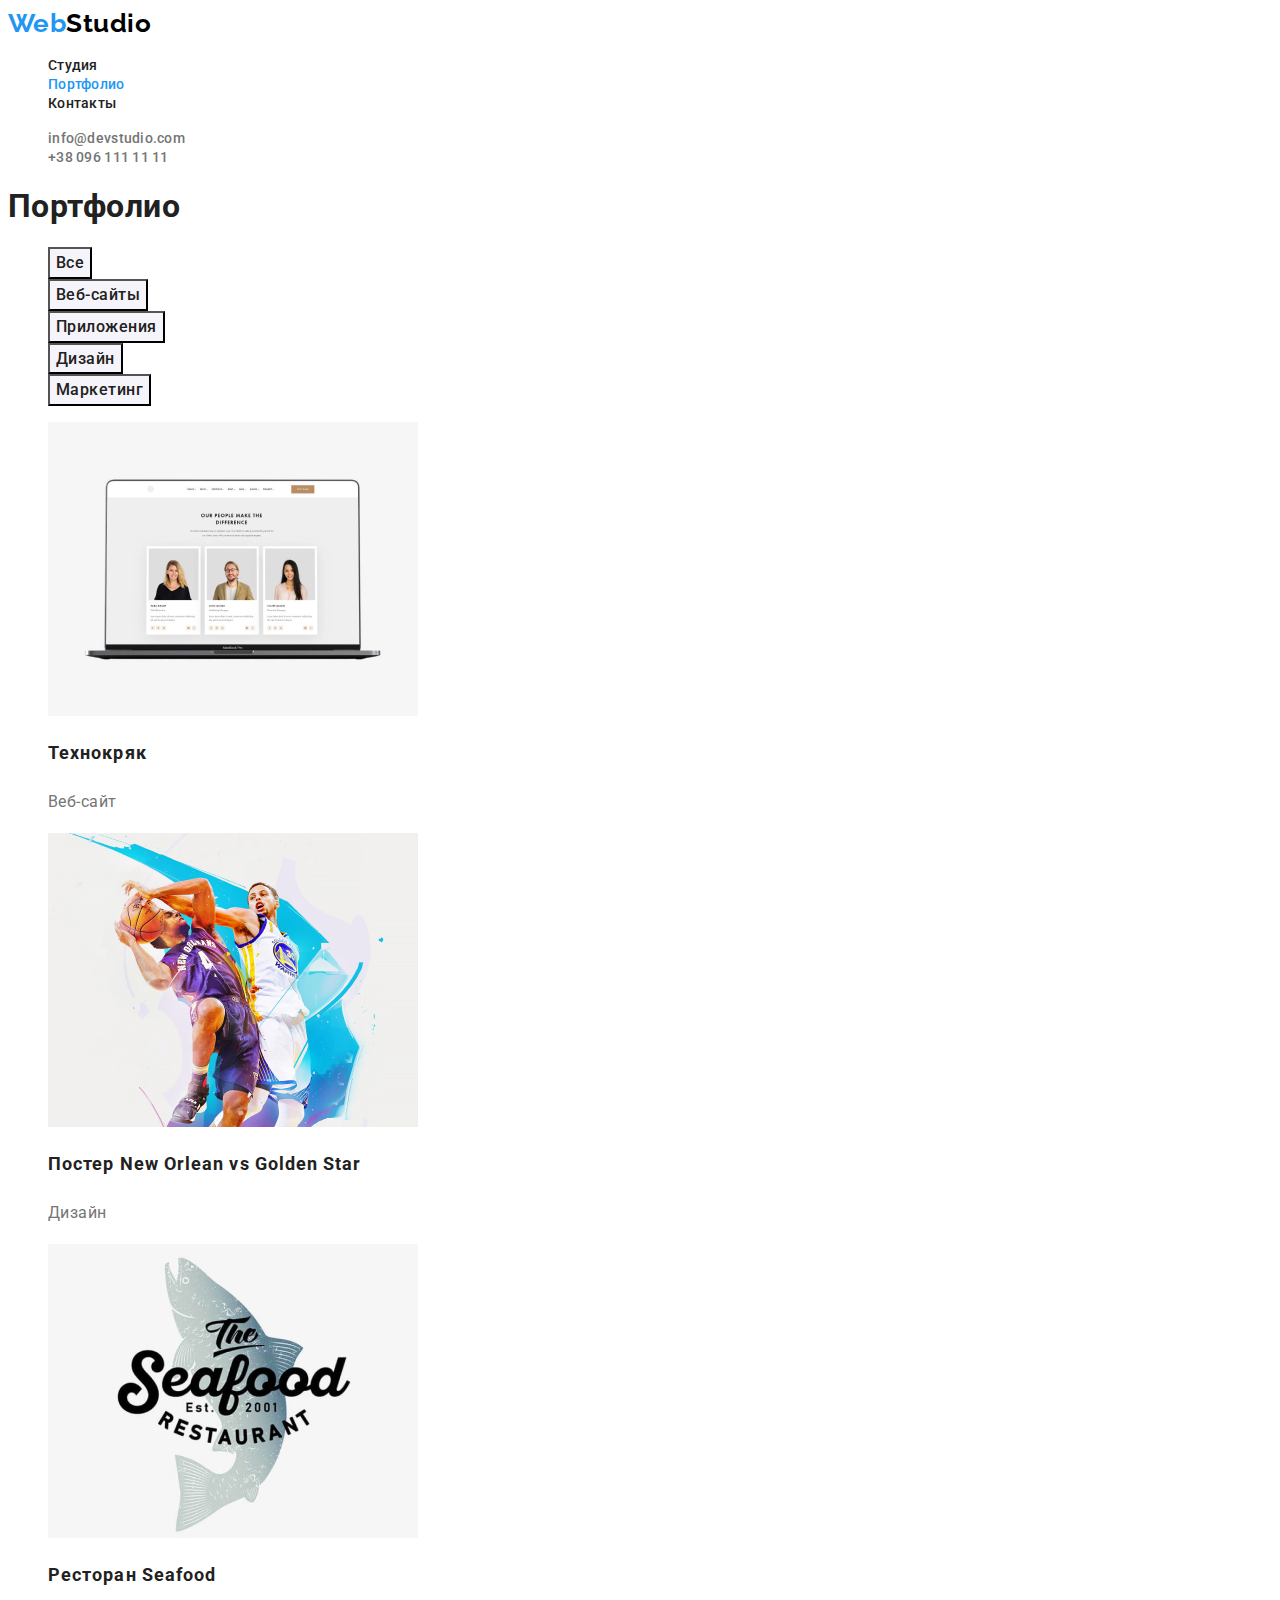
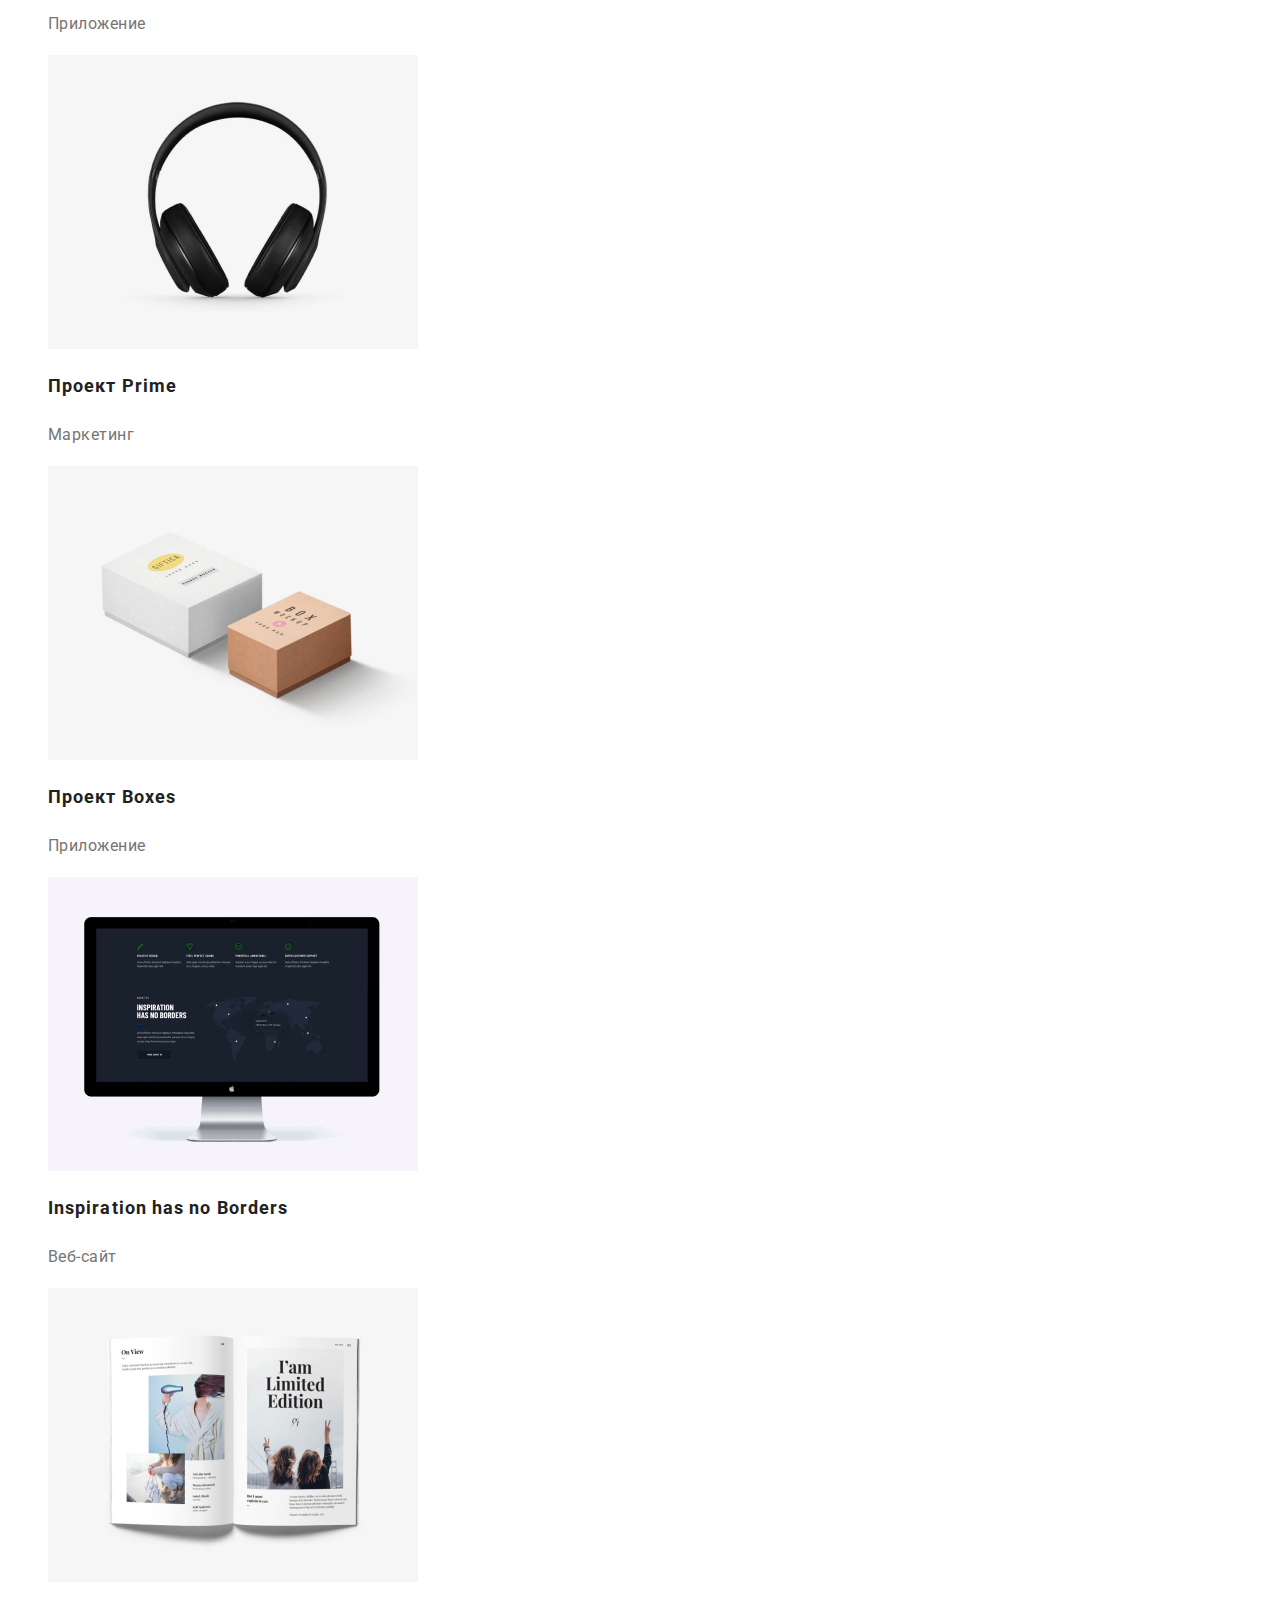
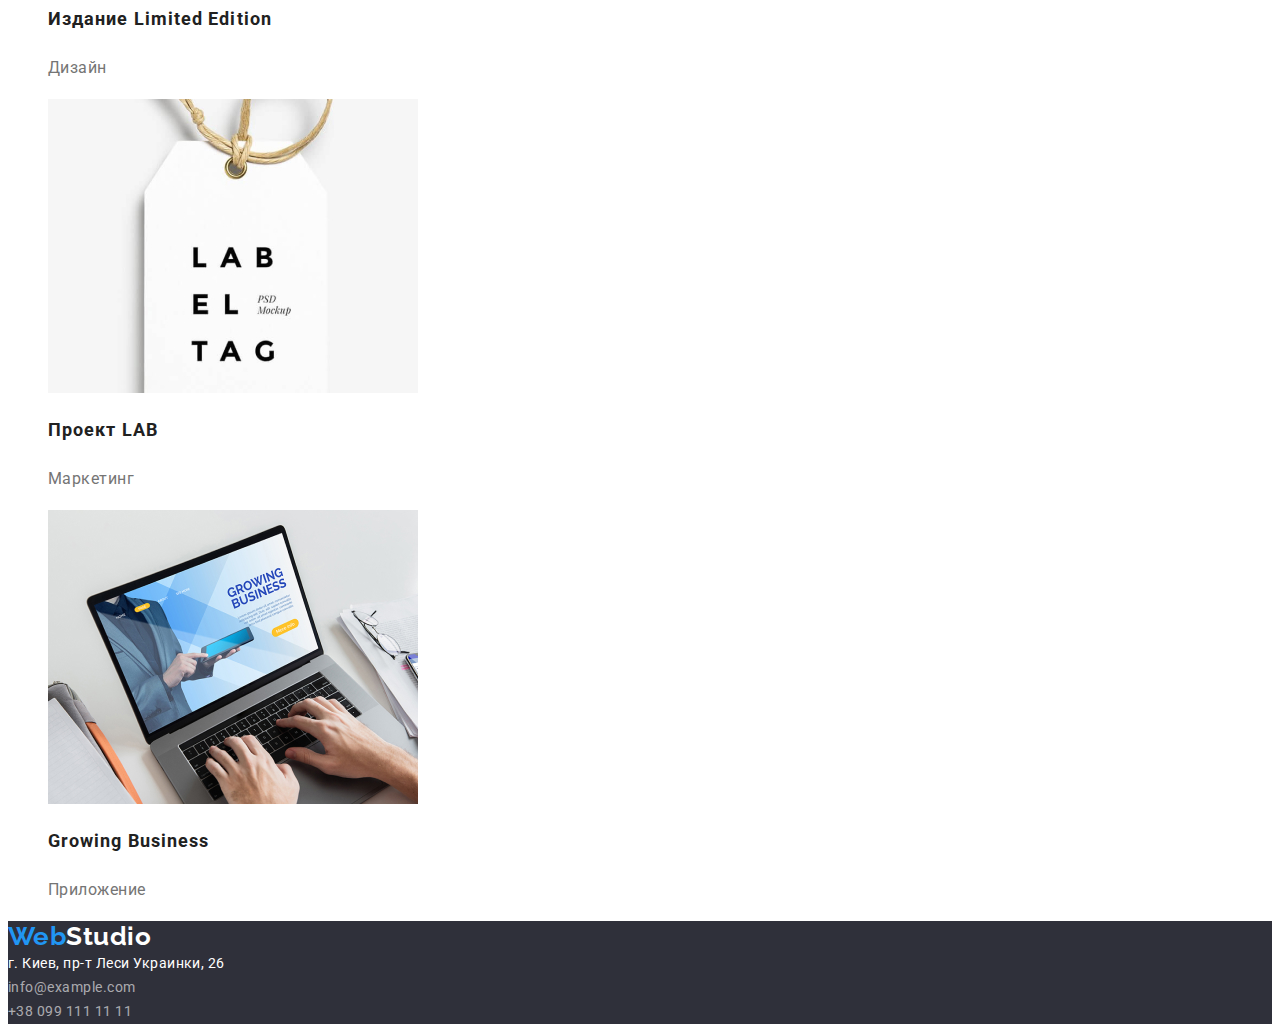
==== portfolio.html @ ea4c9333 "Копіювання репозиторія" ====
<!DOCTYPE html>
<html lang="ru">
	<head>
		<meta charset="UTF-8" />
		<meta http-equiv="X-UA-Compatible" content="IE=edge" />
		<meta name="viewport" content="width=device-width, initial-scale=1.0" />
		<title>Document</title>
		<link rel="preconnect" href="https://fonts.googleapis.com" />
		<link rel="preconnect" href="https://fonts.gstatic.com" crossorigin />
		<link
			href="https://fonts.googleapis.com/css2?family=Raleway:wght@700&family=Roboto:wght@400;500;700;900&display=swap"
			rel="stylesheet"
		/>
		<link rel="stylesheet" href="./CSS/styles.css" />
	</head>

	<body>
		<!-- Шапка сторінки -->
		<header>
			<nav>
				<a href="https://rodvelles.github.io/goit-markup-hw-02/" lang="en" class="logo">
					<span class="caption">Web</span>Studio</a>
				<ul class="site-nav list">
					<li><a href="./index.html" class="link">Студия</a></li>
					<li><a href="./portfolio.html" class="link corrent">Портфолио</a></li>
					<li><a href="" class="link">Контакты</a></li>
				</ul>
			</nav>

			<ul class="more">
				<li><a href="mailto:info@devstudio.com" lang="en" class="more-link">info@devstudio.com</a></li>
				<li><a href="tel:+380961111111" class="more-link">+38 096 111 11 11</a></li>
			</ul>
		</header>

		<!-- Унікальний контент сторінки -->
		<main>
			<section>
				<h1>Портфолио</h1>

				<!-- Фільтир сторінки -->

				<ul class="buttons">
					<li><button type="button" class="btn">Все</button></li>
					<li><button type="button" class="btn">Веб-сайты</button></li>
					<li><button type="button" class="btn">Приложения</button></li>
					<li><button type="button" class="btn">Дизайн</button></li>
					<li><button type="button" class="btn">Маркетинг</button></li>
				</ul>

				<!-- Галирея -->
				<ul class="items">
					<li>
						<a href="" class="link-content">
							<img src="./images/portfolio1.jpg" alt="Люди в ноутбуке" width="370" />
							<h2 class="subject">Технокряк</h2>
							<p class="subject-text">Веб-сайт</p>
						</a>
					</li>
					<li>
						<a href="" class="link-content">
							<img src="./images/portfolio2.jpg" alt="Люди играют в баскетбл" width="370" />
							<h2 class="subject">Постер New Orlean vs Golden Star</h2>
							<p class="subject-text">Дизайн</p>
						</a>
					</li>
					<li>
						<a href="" class="link-content">
							<img src="./images/portfolio3.jpg" alt="Логотип ресторана" width="370" />
							<h2 class="subject">Ресторан Seafood</h2>
							<p class="subject-text">Приложение</p>
						</a>
					</li>
					<li>
						<a href="" class="link-content">
							<img src="./images/portfolio4.jpg" alt="Наушники" width="370" />
							<h2 class="subject">Проект Prime</h2>
							<p class="subject-text">Маркетинг</p>
						</a>
					</li>
					<li>
						<a href="" class="link-content">
							<img src="./images/portfolio5.jpg" alt="Две коробки" width="370" />
							<h2 class="subject">Проект Boxes</h2>
							<p class="subject-text">Приложение</p>
						</a>
					</li>
					<li>
						<a href="" class="link-content">
							<img src="./images/portfolio6.jpg" alt="Монитор от компьютера" width="370" />
							<h2 class="subject">Inspiration has no Borders</h2>
							<p class="subject-text">Веб-сайт</p>
						</a>
					</li>
					<li>
						<a href="" class="link-content">
							<img src="./images/portfolio7.jpg" alt="Газета" width="370" />
							<h2 class="subject">Издание Limited Edition</h2>
							<p class="subject-text">Дизайн</p>
						</a>
					</li>
					<li>
						<a href="" class="link-content">
							<img src="./images/portfolio8.jpg" alt="Этикетка" width="370" />
							<h2 class="subject">Проект LAB</h2>
							<p class="subject-text">Маркетинг</p>
						</a>
					</li>
					<li>
						<a href="" class="link-content">
							<img src="./images/portfolio9.jpg" alt="Работа за ноутбуком" width="370" />
							<h2 class="subject">Growing Business</h2>
							<p class="subject-text">Приложение</p>
						</a>
					</li>
				</ul>
			</section>
		</main>

		<!-- Нижні дані футера -->
		<footer class="footer">
			<a href="https://rodvelles.github.io/goit-markup-hw-02/" lang="en" class="logo slogan">
				<span class="caption">Web</span>Studio</a>
			<address class="address">
				<a href="https://goo.gl/maps/L85GYHgYwXiJg4kZ8" target="_blank" rel="noreferrer noopener" class="address-map">
					г. Киев, пр-т Леси Украинки, 26
				</a>
				<br />
				<a href="mailto:info@example.com" class="address-link">info@example.com</a>
				<br />
				<a href="tel:+380991111111" class="address-link">+38 099 111 11 11</a>
			</address>
		</footer>
	</body>
</html>
---- CSS/styles.css ----
/* Основні кольора для текста 
    Голубий колір заголовка #2196F3;
    Чорний колір заголовка #000000;

    Чорний колір тексту #212121;
    Синій колір наведення #2196F3;

    Білий колір тексту #FFFFFF;
    Білий клір кнопки #FFFFFF;
    Синій колір кнопки #2196F3;
    Сірий колір адреси #2196F3;
    Сірий колір доповнення #757575;
    Сірий колр нижньої адреси rgba(255, 255, 255, 0.6);

    Колір сторінки #E5E5E5;
    Колір Плакату #2F303A;
    Колір вікна команди #F5F4FA;

    Колір кнопки фільтра #F5F4FA;

*/

:root {
	--primary-text-color: #757575;
	--title-color: #212121;
	--accent-color: #2196f3;
	--primary-btn-bgc: #f5f4fa;
	--accent-btn-color: #ffffff;
}

body {
	background-color: #ffffff;
	color: var(--title-color);
	font-family: Roboto, sans-serif;
	letter-spacing: 0.03em;
}

ul {
	list-style: none;
}

/* Оформлення шапки */
.logo {
	color: #000000;
	font-family: Raleway, sans-seri;
	font-weight: 700;
	font-size: 26px;
	line-height: 1.19;
	text-decoration: none;
}

.caption {
	color: #2196F3;
	font-weight: 700;
	font-size: 26px;
	line-height: 1.19;
}

/* Сайт зараз */
.site-nav .link {
	color: #212121;
	font-weight: 500;
	font-size: 14px;
	line-height: 1.14;
	letter-spacing: 0.02em;
	text-decoration: none;
}

.site-nav .link:hover,
.site-nav .link:focus {
	color: var(--accent-color);
}

.site-nav .link.corrent {
	color: var(--accent-color);
}

/* ПОшта з телефоном */
.more .more-link {
	color: #757575;
	font-weight: 500;
	font-size: 14px;
	line-height: 1.14;
	letter-spacing: 0.02em;
	text-decoration: none;
}

.more .more-link:hover,
.more .more-link:focus {
	color: #2196f3;
}

/* Герой */
.hero {
	background-color: #2f303a;
}

.button {
	font-family: Roboto;
	color: #ffffff;
	background-color: #2196f3;
	font-weight: 700;
	font-size: 16px;
	line-height: 1.88;
	display: flex;
	align-items: center;
	text-align: center;
	letter-spacing: 0.06em;
}

.hero .hero-title {
	color: #ffffff;
	font-weight: 900;
	font-size: 44px;
	line-height: 1.36;
	text-align: center;
	letter-spacing: 0.06em;
	text-transform: uppercase;
}

/* Переваги помлуг */
.section .section-title {
	font-weight: 700;
	font-size: 36px;
	line-height: 1.17;
	text-align: center;
}

.section .section-subtitle {
	font-weight: 700;
	font-size: 14px;
	line-height: 1.14;
	text-transform: uppercase;
}

.section .section-text {
	color: var(--primary-text-color);
	font-weight: 400;
	font-size: 14px;
	line-height: 1.71;
}

/* Члени команди */
.section .section-name {
	font-weight: 500;
	font-size: 16px;
	line-height: 1.19;
	text-align: center;
}

.section .profession {
	color: #757575;
	font-weight: 400;
	font-size: 16px;
	line-height: 1.19;
	text-align: center;
}

/* Футер */
.footer {
	background-color: #2f303a;
}

.logo.slogan {
	color: #ffffff;
}

.address .address-map {
	color: #ffffff;
	font-style: normal;
	font-weight: 400;
	font-size: 14px;
	line-height: 1.71;
	text-decoration: none;
}

.address .address-link {
	font-style: normal;
	font-weight: 400;
	font-size: 14px;
	line-height: 1.71;
	color: rgba(255, 255, 255, 0.6);
	text-decoration: none;
}

.address .address-link:hover,
.address .address-link:focus {
	color: var(--accent-color);
}

/* Портфоліо */

/* Фільтир */
.buttons .btn {
	font-family: Roboto;
	color: var(--title-color);
	background-color: var(--primary-btn-bgc);
	font-weight: 500;
	font-size: 16px;
	line-height: 1.62;
	text-align: center;
	letter-spacing: 0.03em;
}

.buttons .btn:hover,
.buttons .btn:focus {
	color: var(--accent-btn-color);
	background-color: var(--accent-color);
}

/* Список проектів */
.link-content {
	text-decoration: none;
}

.items .subject {
	color: var(--title-color);
	font-weight: 700;
	font-size: 18px;
	line-height: 2;
	letter-spacing: 0.06em;
}

.items .subject-text {
	color: var(--primary-text-color);
	font-weight: 400;
	font-size: 16px;
	line-height: 1.88;
}
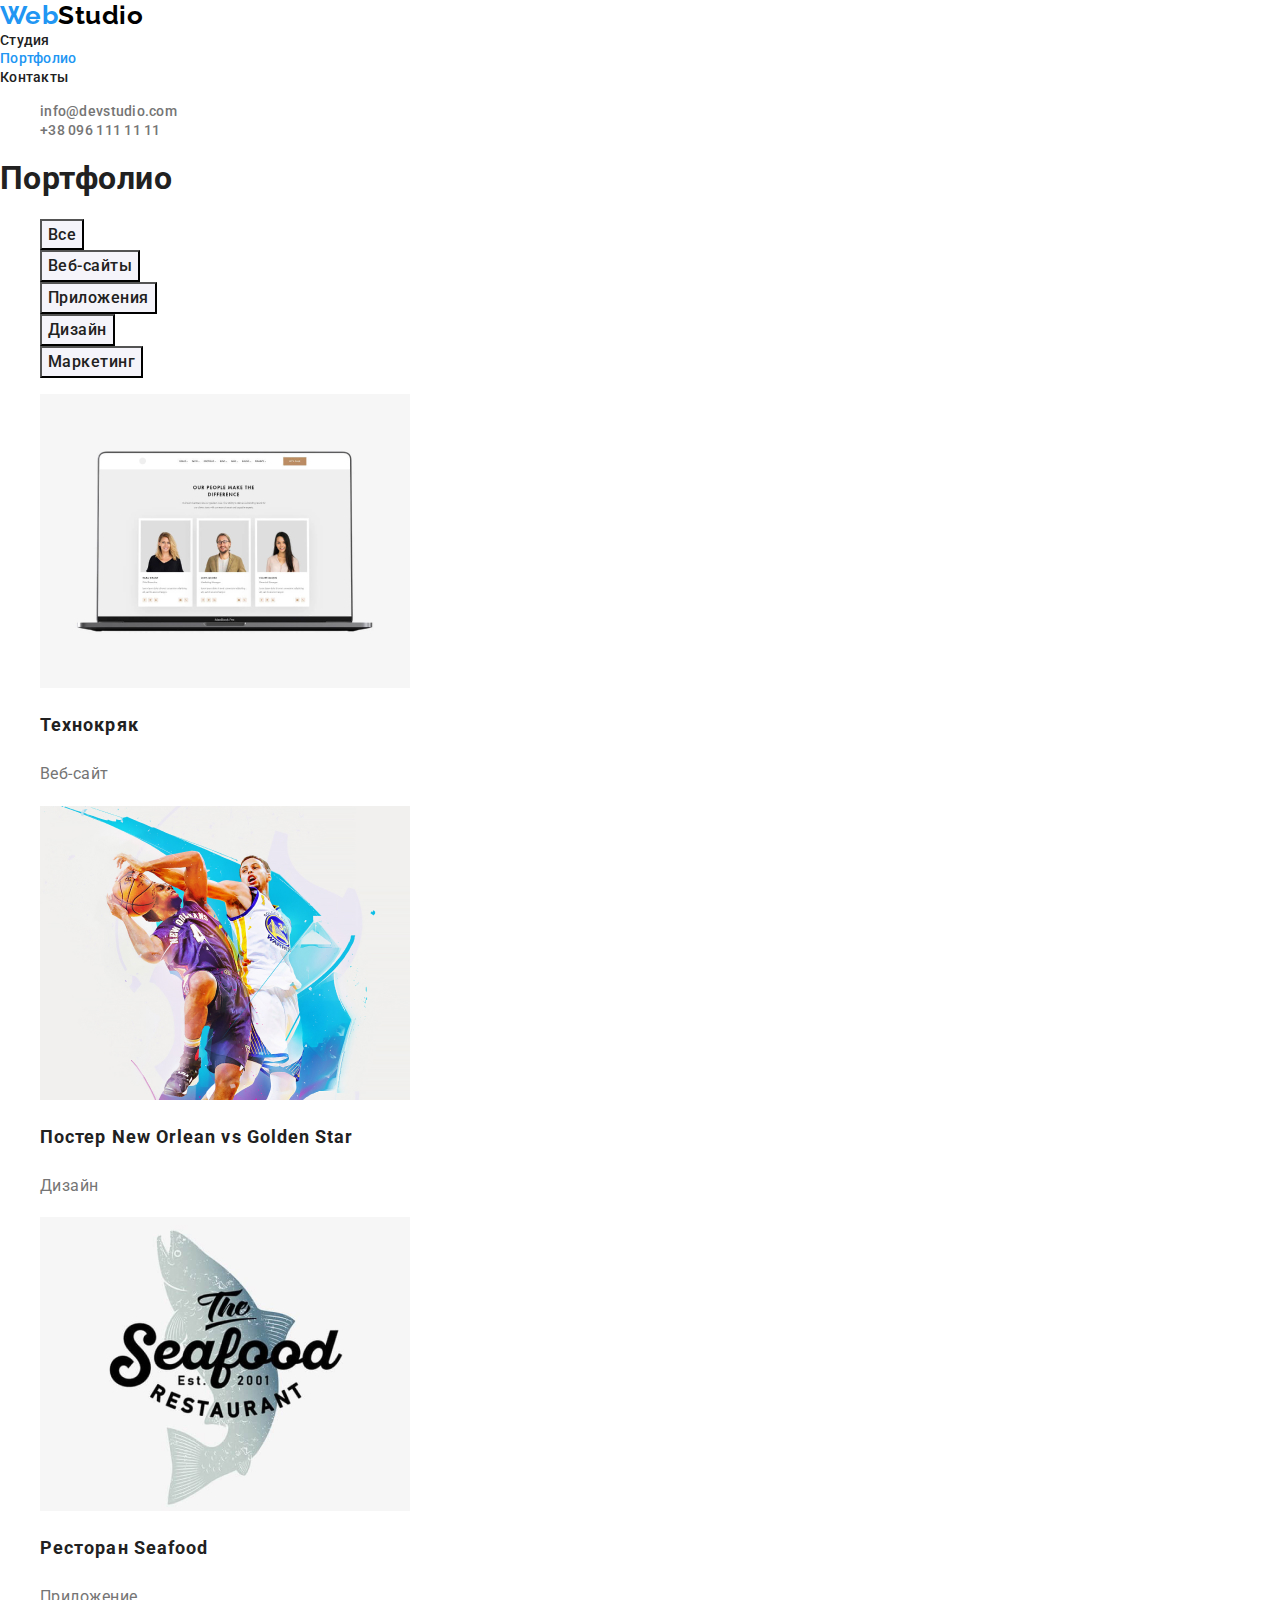
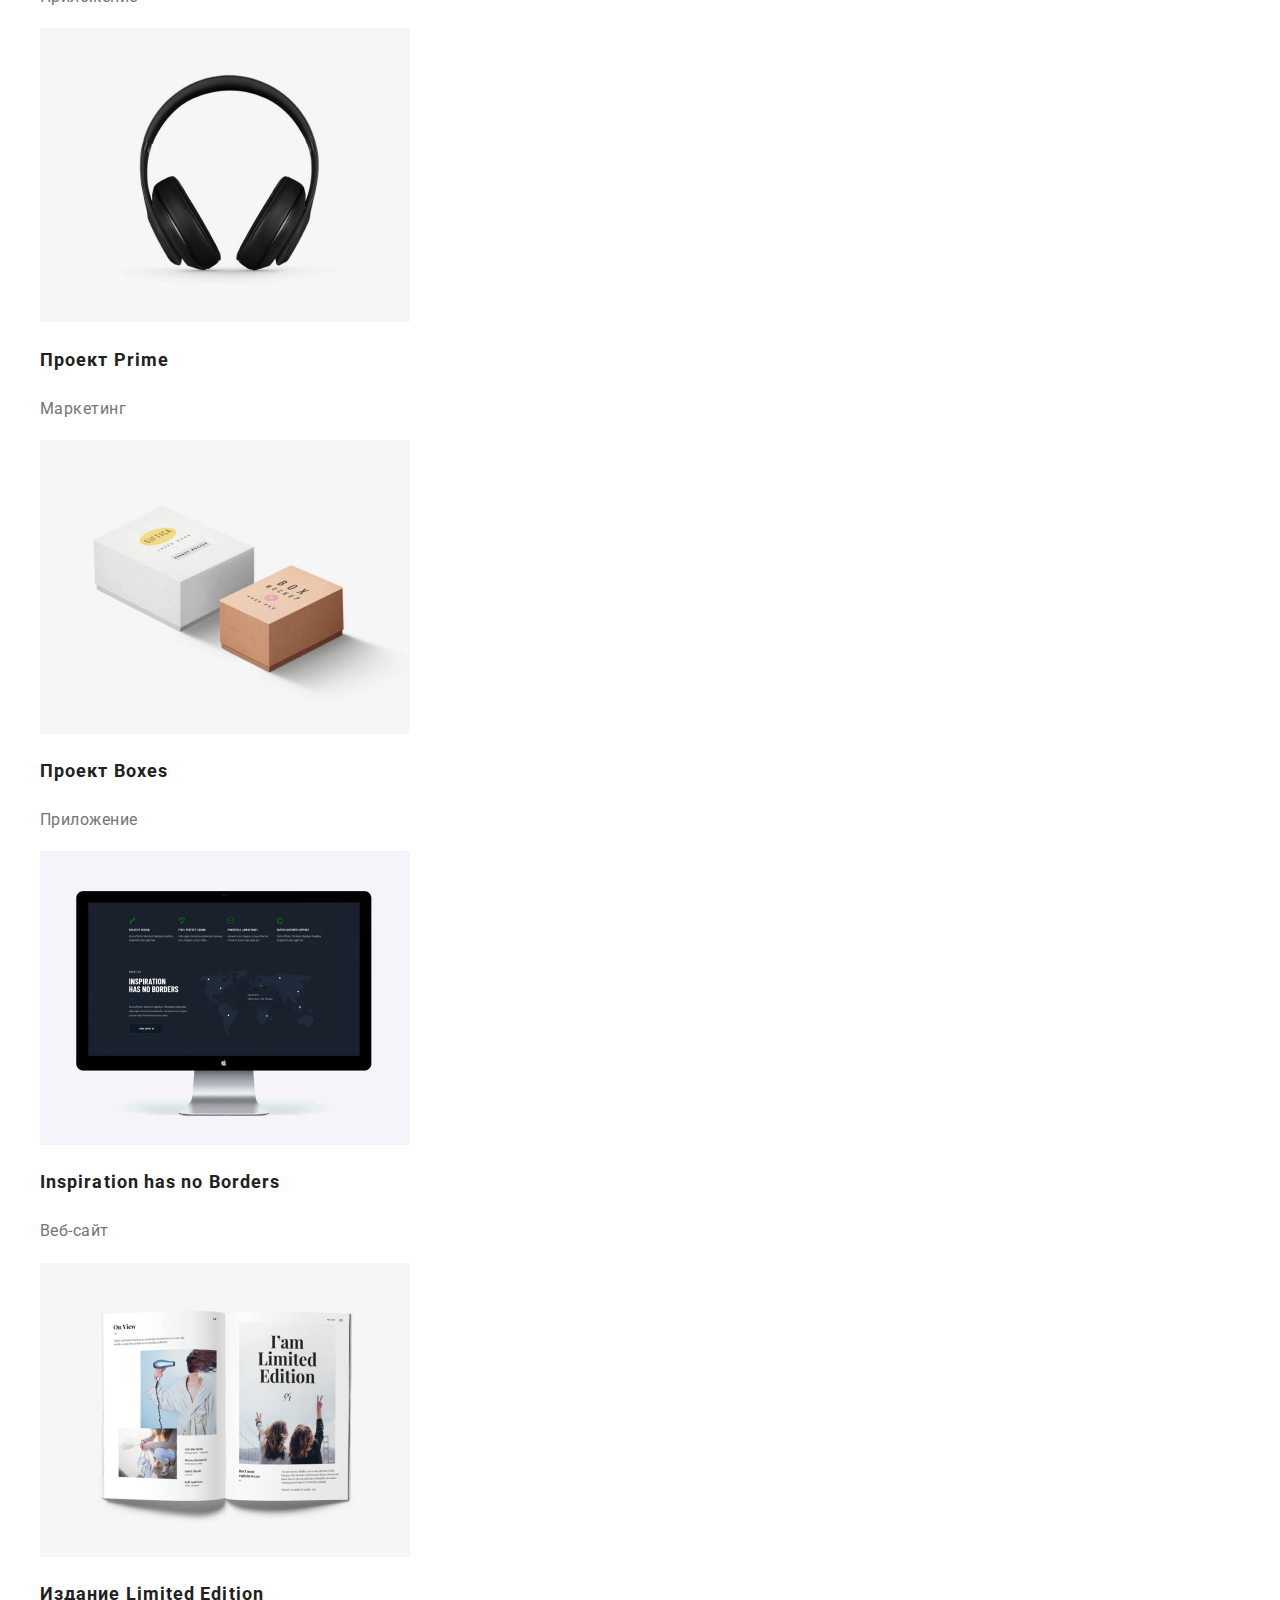
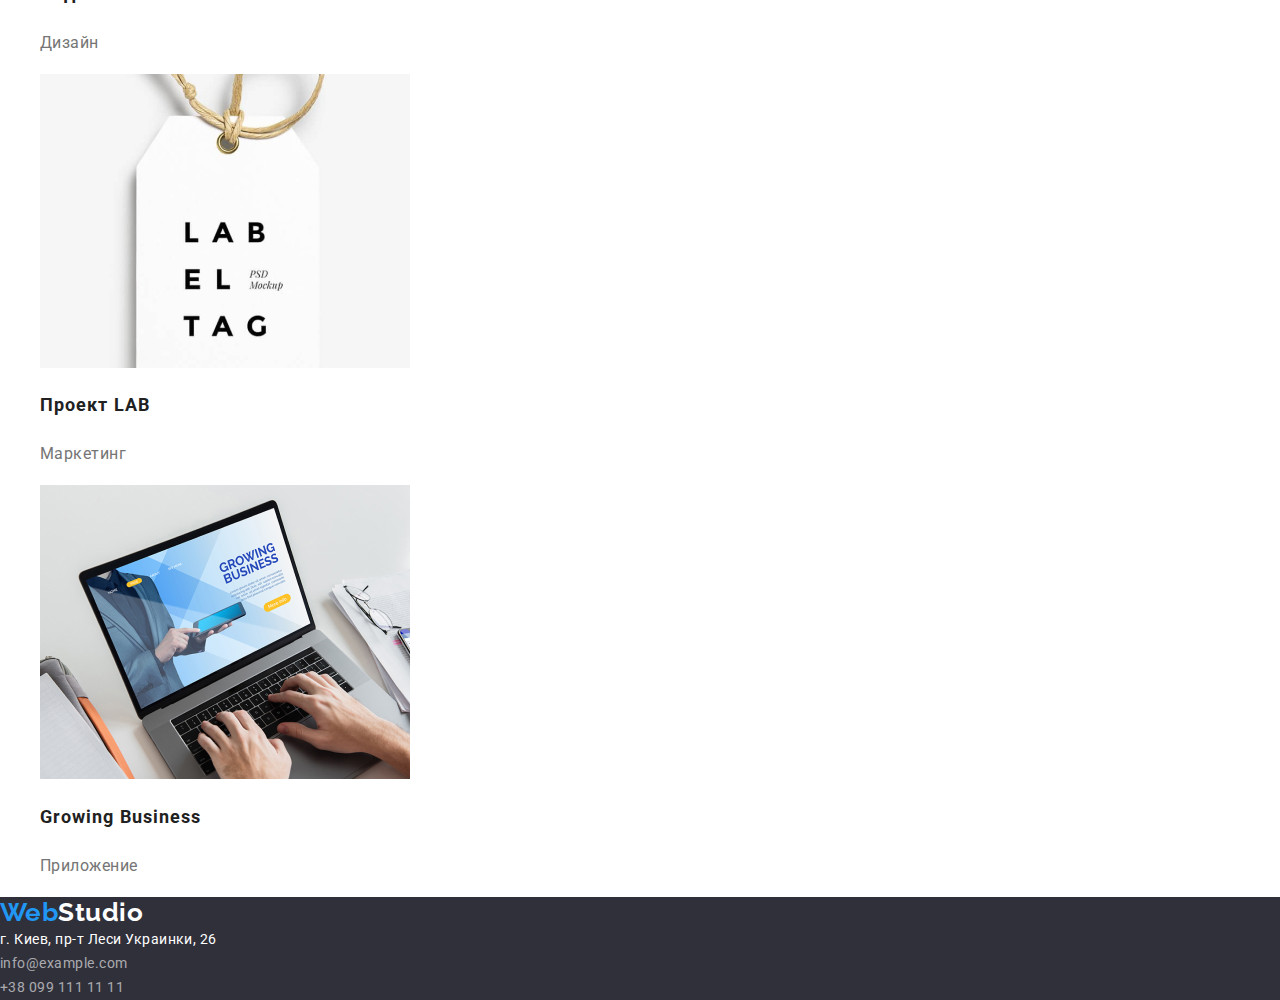
==== commit c5c0ba63: "Редагував геометрію на головній сторінці" ====
--- a/portfolio.html
+++ b/portfolio.html
@@ -11,6 +11,7 @@
 			href="https://fonts.googleapis.com/css2?family=Raleway:wght@700&family=Roboto:wght@400;500;700;900&display=swap"
 			rel="stylesheet"
 		/>
+		<link rel="stylesheet" href="https://cdnjs.cloudflare.com/ajax/libs/modern-normalize/1.1.0/modern-normalize.min.css">
 		<link rel="stylesheet" href="./CSS/styles.css" />
 	</head>
 
--- a/CSS/styles.css
+++ b/CSS/styles.css
@@ -39,7 +39,20 @@
 	list-style: none;
 }
 
+.list {
+	margin: 0;
+	padding: 0;
+}
+
 /* Оформлення шапки */
+.container {
+	margin-left: auto;
+	margin-right: auto;
+	width: 1200px;
+	outline: 4px solid red;
+}
+
+
 .logo {
 	color: #000000;
 	font-family: Raleway, sans-seri;
@@ -92,10 +105,32 @@
 
 /* Герой */
 .hero {
+	padding: 0;
+	margin: 0;
 	background-color: #2f303a;
 }
 
+
+.hero .hero-title {
+	padding: 0;
+	margin: 0;
+	margin-bottom: 30px;
+	color: #ffffff;
+	font-weight: 900;
+	font-size: 44px;
+	line-height: 1.36;
+	text-align: center;
+	letter-spacing: 0.06em;
+	text-transform: uppercase;
+
+}
+
 .button {
+	border-radius: 4px;
+    padding: 10px 32px;
+	min-width: 200px;
+	border: 1px solid transparent;
+
 	font-family: Roboto;
 	color: #ffffff;
 	background-color: #2196f3;
@@ -106,24 +141,35 @@
 	align-items: center;
 	text-align: center;
 	letter-spacing: 0.06em;
-}
-
-.hero .hero-title {
-	color: #ffffff;
-	font-weight: 900;
-	font-size: 44px;
-	line-height: 1.36;
-	text-align: center;
-	letter-spacing: 0.06em;
-	text-transform: uppercase;
-}
+
+	margin-right: auto;
+	margin-left: auto;
+
+}
+
 
 /* Переваги помлуг */
+.section .hidden {
+    position: absolute;
+    width: 1px;
+    height: 1px;
+    margin: -1px;
+    border: 0;
+    padding: 0;
+    white-space: nowrap;
+    clip-path: inset(100%);
+    clip: rect(0 0 0 0);
+    overflow: hidden;
+}
+
 .section .section-title {
 	font-weight: 700;
 	font-size: 36px;
 	line-height: 1.17;
 	text-align: center;
+
+	margin-top: 0;
+	margin-bottom: 0;
 }
 
 .section .section-subtitle {
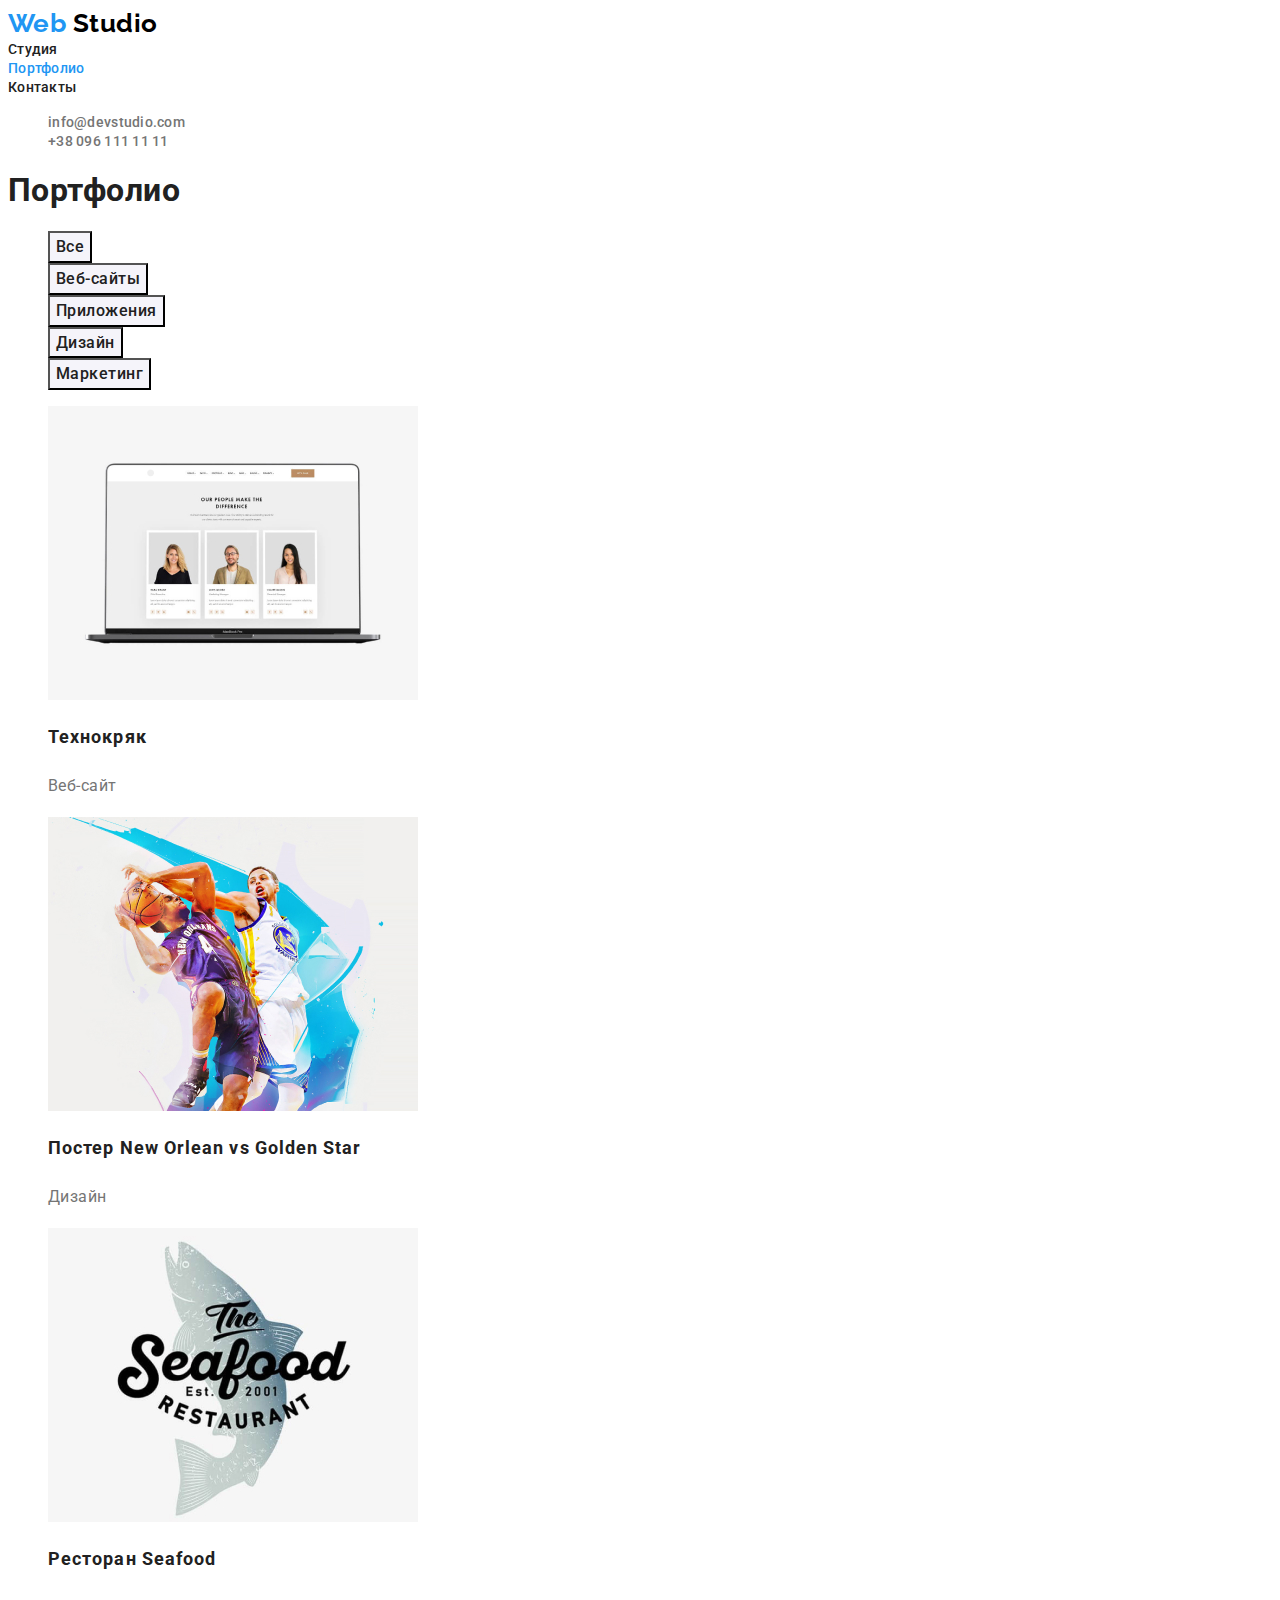
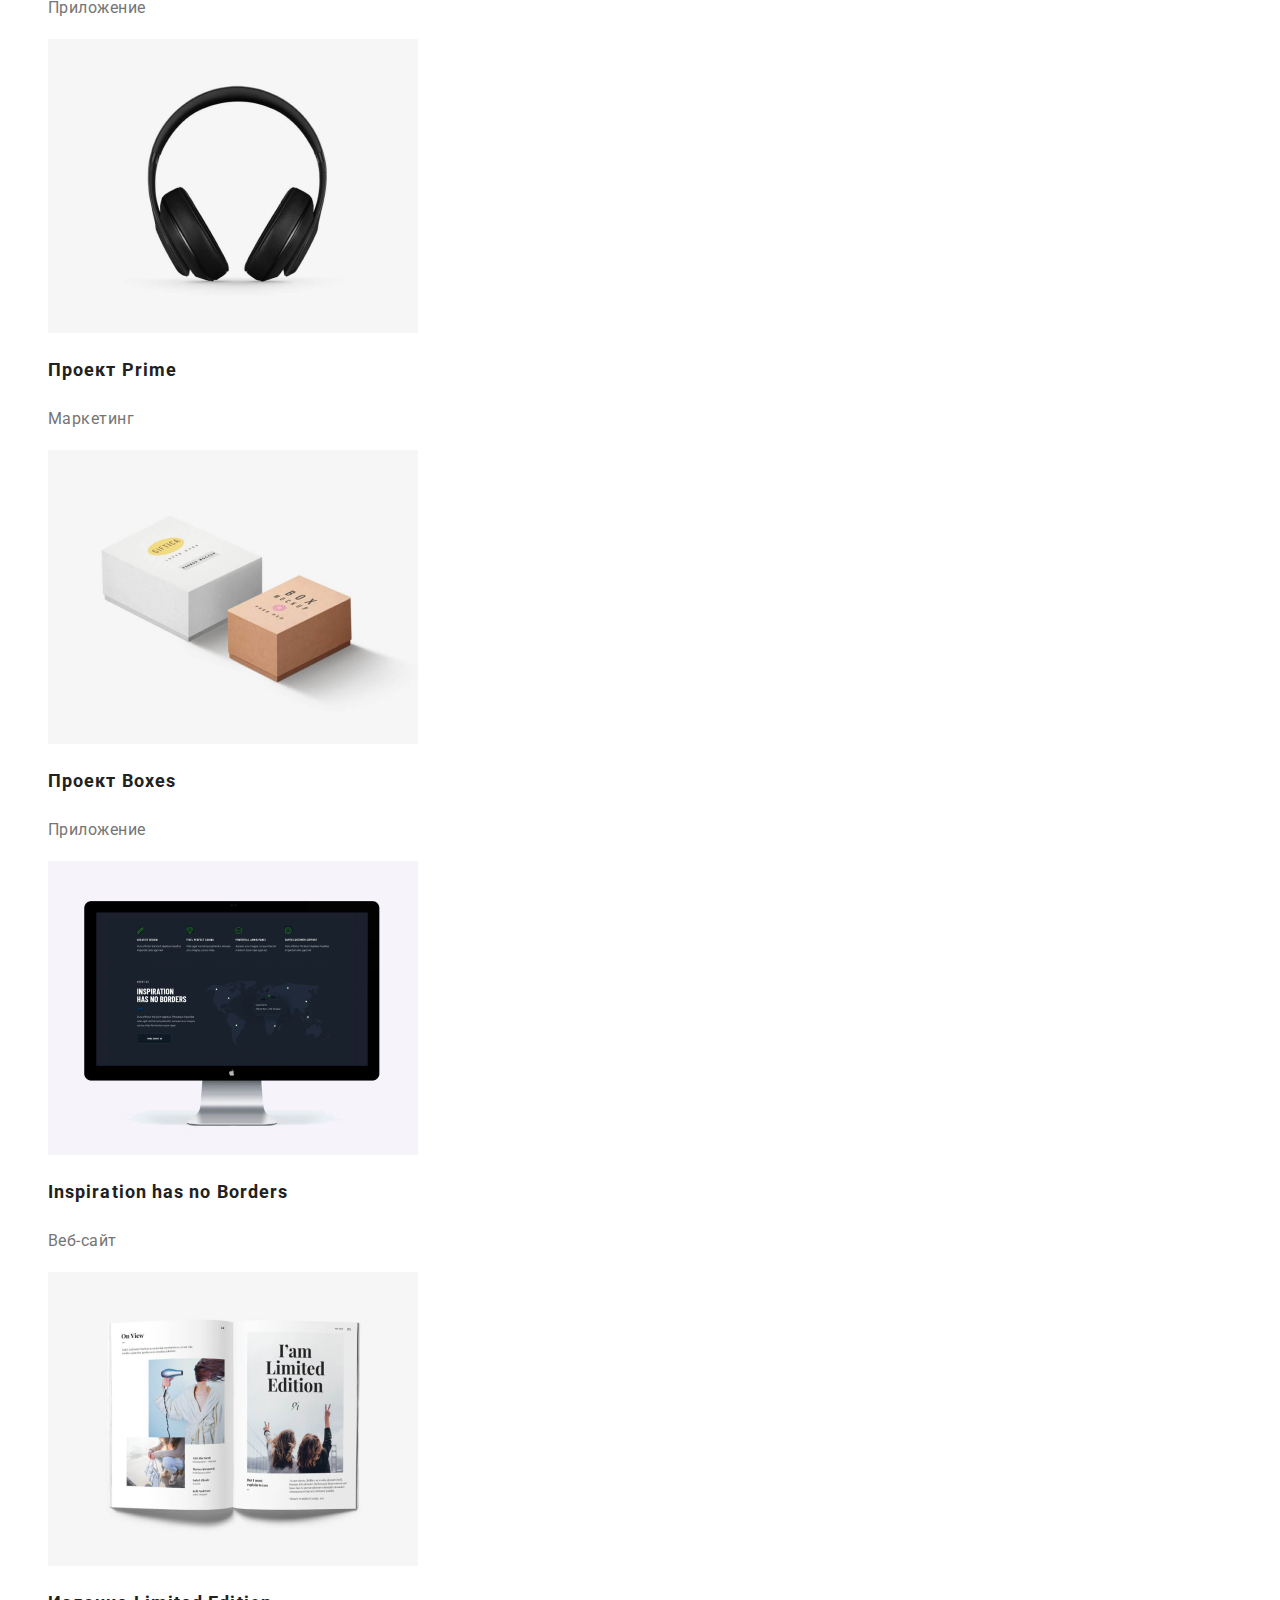
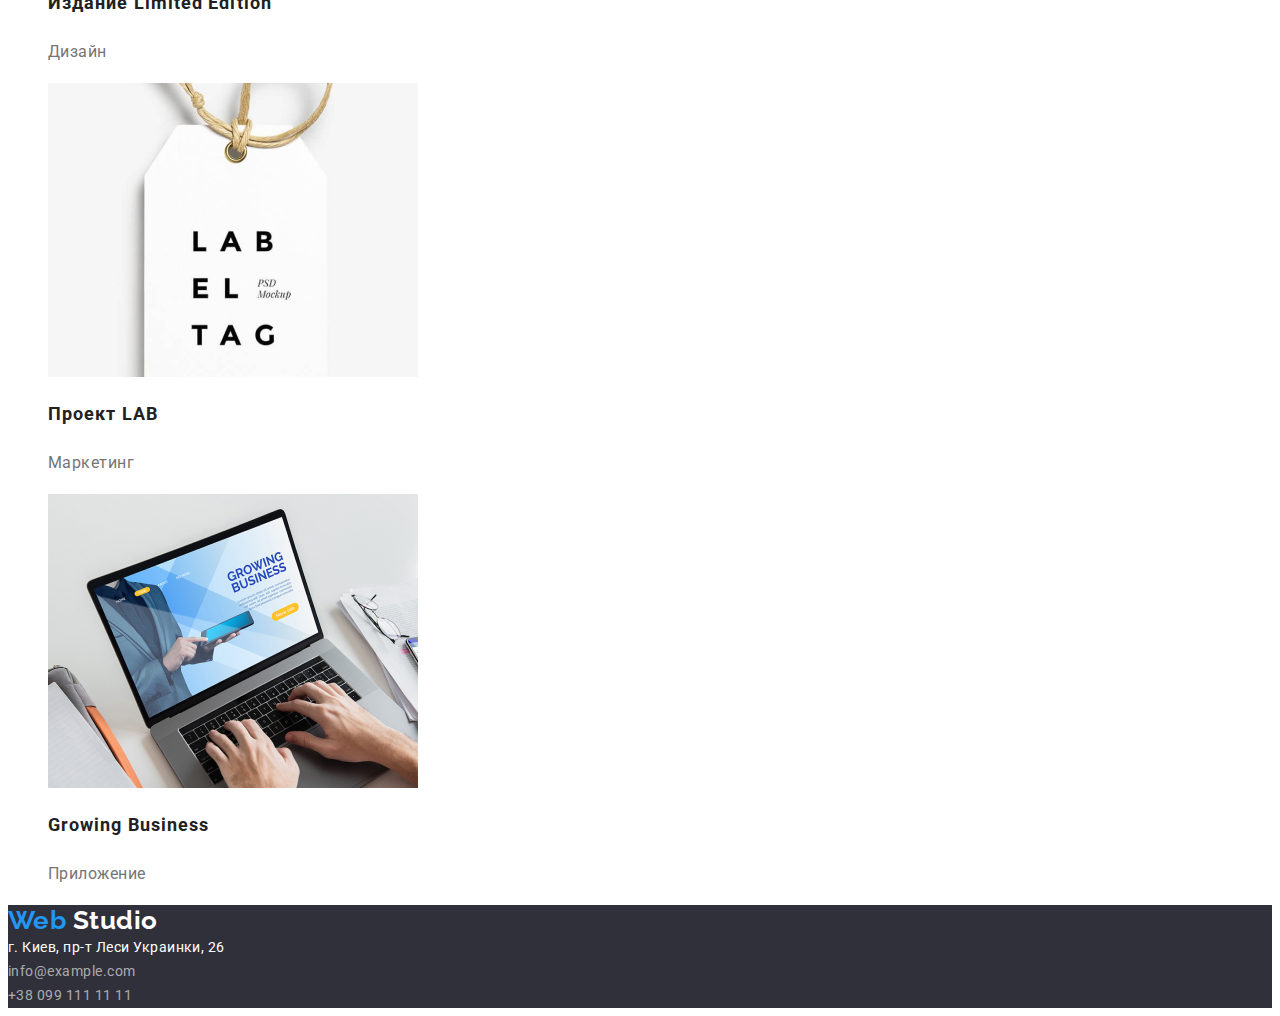
==== commit 75397980: "Поміняв на проавильну силку нормалайзера" ====
--- a/portfolio.html
+++ b/portfolio.html
@@ -11,7 +11,13 @@
 			href="https://fonts.googleapis.com/css2?family=Raleway:wght@700&family=Roboto:wght@400;500;700;900&display=swap"
 			rel="stylesheet"
 		/>
-		<link rel="stylesheet" href="https://cdnjs.cloudflare.com/ajax/libs/modern-normalize/1.1.0/modern-normalize.min.css">
+		<link
+			rel="stylesheet"
+			href="https://cdnjs.cloudflare.com/ajax/libs/modern-normalize/1.1.0/modern-normalize.min.css"
+			integrity="sha512-wpPYUAdjBVSE4KJnH1VR1HeZfpl1ub8YT/NKx4PuQ5NmX2tKuGu6U/JRp5y+Y8XG2tV+wKQpNHVUX03MfMFn9Q=="
+			crossorigin="anonymous"
+			referrerpolicy="no-referrer"
+		/>
 		<link rel="stylesheet" href="./CSS/styles.css" />
 	</head>
 
@@ -20,7 +26,9 @@
 		<header>
 			<nav>
 				<a href="https://rodvelles.github.io/goit-markup-hw-02/" lang="en" class="logo">
-					<span class="caption">Web</span>Studio</a>
+					<span class="caption">Web</span>
+					Studio
+				</a>
 				<ul class="site-nav list">
 					<li><a href="./index.html" class="link">Студия</a></li>
 					<li><a href="./portfolio.html" class="link corrent">Портфолио</a></li>
@@ -121,7 +129,9 @@
 		<!-- Нижні дані футера -->
 		<footer class="footer">
 			<a href="https://rodvelles.github.io/goit-markup-hw-02/" lang="en" class="logo slogan">
-				<span class="caption">Web</span>Studio</a>
+				<span class="caption">Web</span>
+				Studio
+			</a>
 			<address class="address">
 				<a href="https://goo.gl/maps/L85GYHgYwXiJg4kZ8" target="_blank" rel="noreferrer noopener" class="address-map">
 					г. Киев, пр-т Леси Украинки, 26
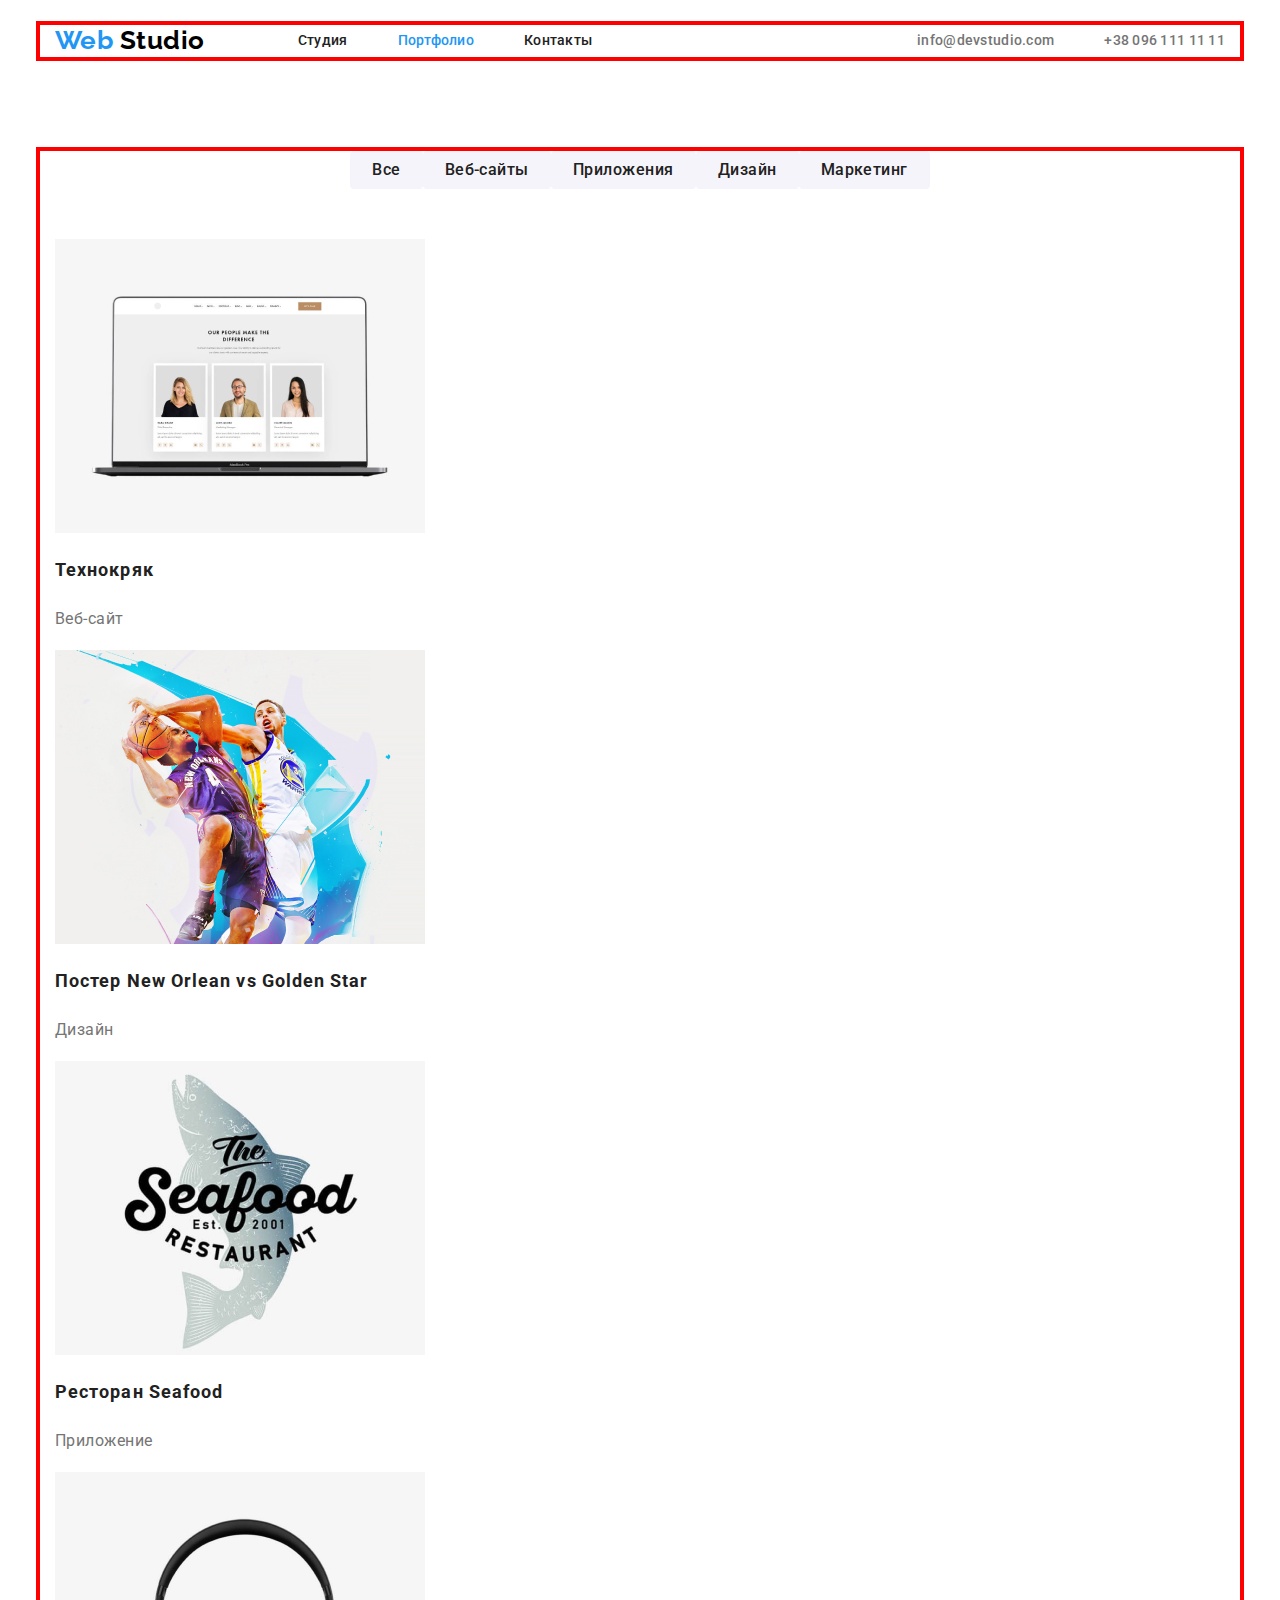
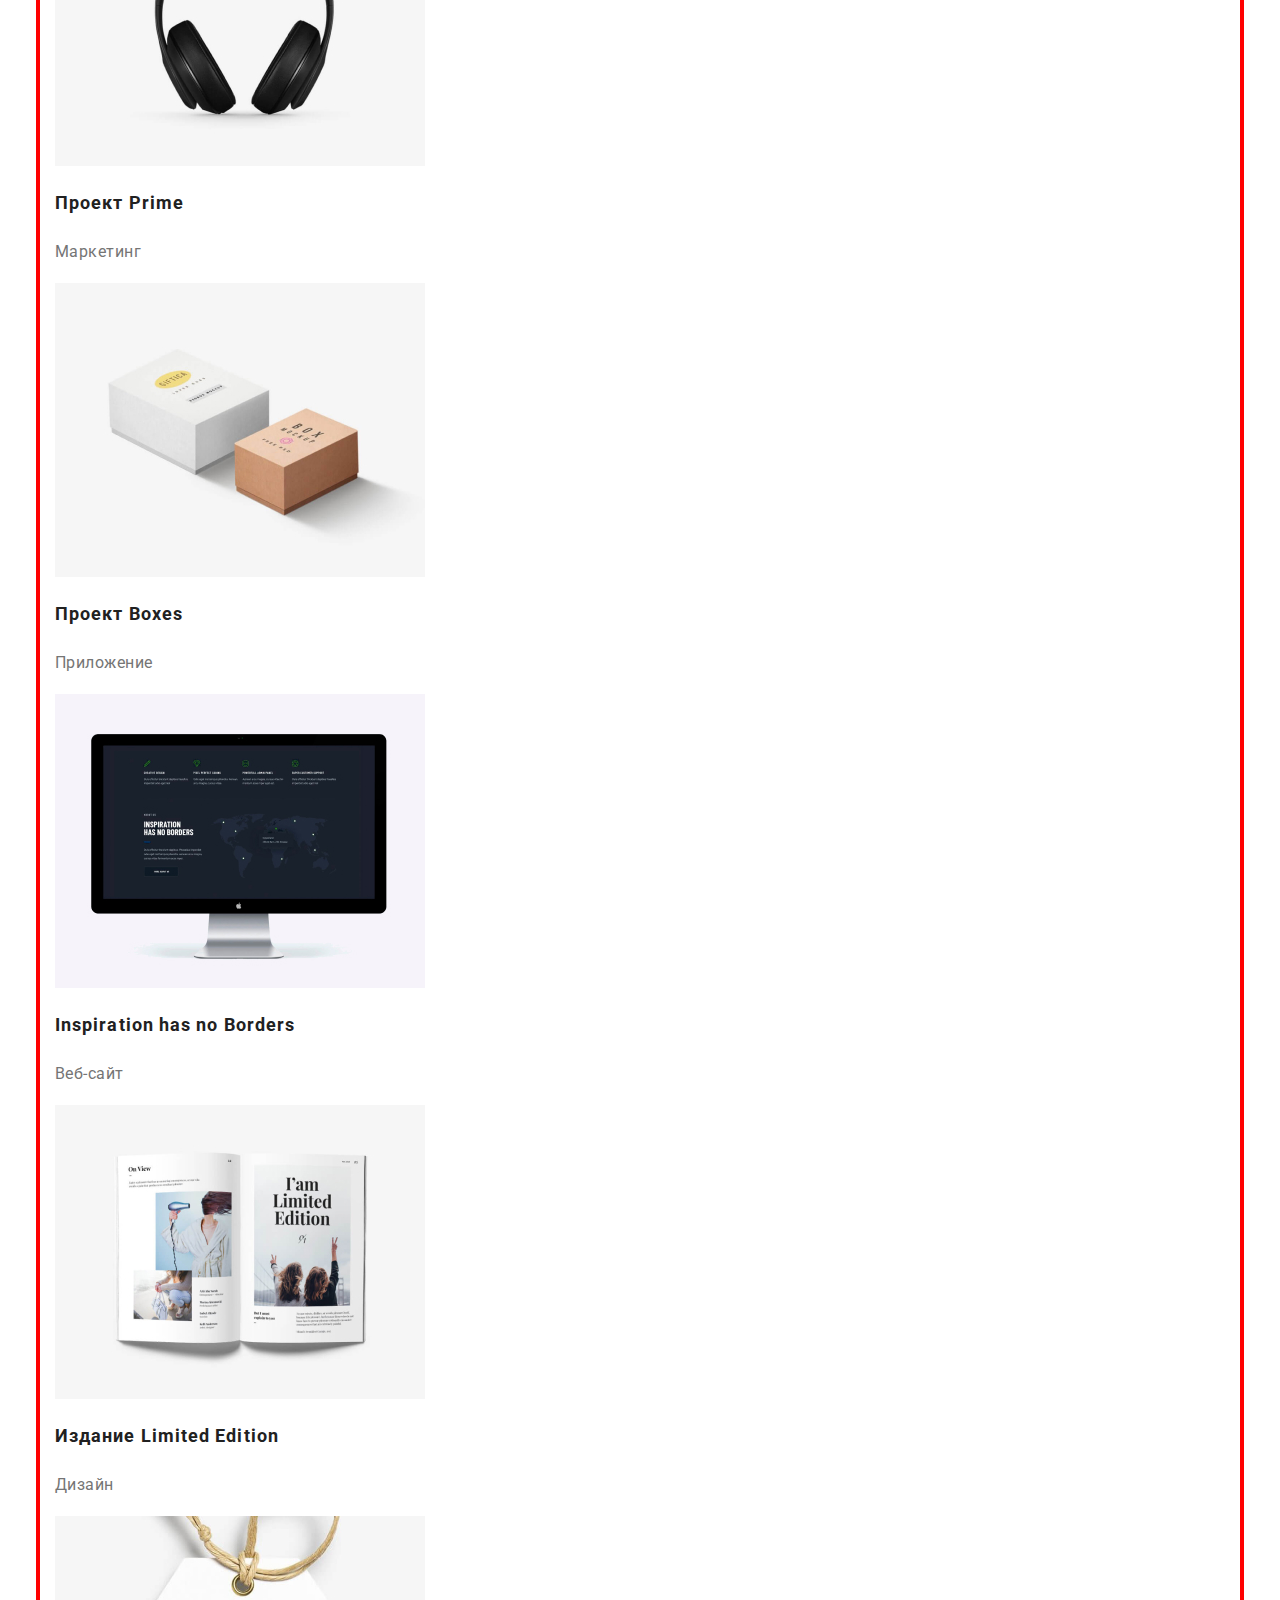
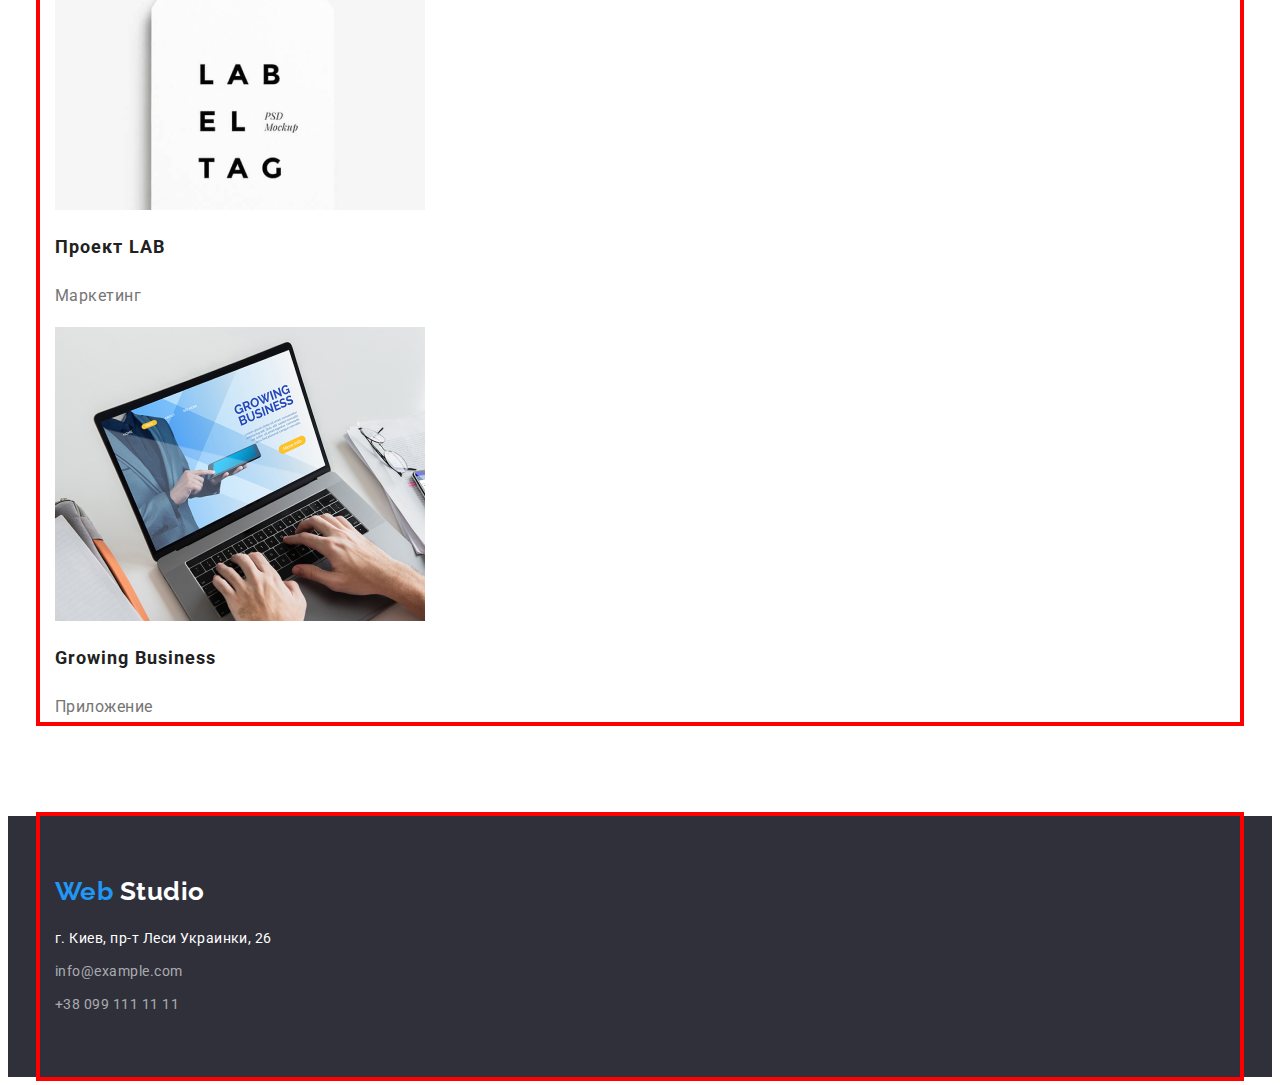
==== commit 962572e9: "Рзробка кнопок у портфолі" ====
--- a/portfolio.html
+++ b/portfolio.html
@@ -1,55 +1,56 @@
 <!DOCTYPE html>
 <html lang="ru">
-	<head>
-		<meta charset="UTF-8" />
-		<meta http-equiv="X-UA-Compatible" content="IE=edge" />
-		<meta name="viewport" content="width=device-width, initial-scale=1.0" />
-		<title>Document</title>
-		<link rel="preconnect" href="https://fonts.googleapis.com" />
-		<link rel="preconnect" href="https://fonts.gstatic.com" crossorigin />
-		<link
-			href="https://fonts.googleapis.com/css2?family=Raleway:wght@700&family=Roboto:wght@400;500;700;900&display=swap"
-			rel="stylesheet"
-		/>
-		<link
-			rel="stylesheet"
-			href="https://cdnjs.cloudflare.com/ajax/libs/modern-normalize/1.1.0/modern-normalize.min.css"
-			integrity="sha512-wpPYUAdjBVSE4KJnH1VR1HeZfpl1ub8YT/NKx4PuQ5NmX2tKuGu6U/JRp5y+Y8XG2tV+wKQpNHVUX03MfMFn9Q=="
-			crossorigin="anonymous"
-			referrerpolicy="no-referrer"
-		/>
-		<link rel="stylesheet" href="./CSS/styles.css" />
-	</head>
 
-	<body>
-		<!-- Шапка сторінки -->
-		<header>
-			<nav>
+<head>
+	<meta charset="UTF-8" />
+	<meta http-equiv="X-UA-Compatible" content="IE=edge" />
+	<meta name="viewport" content="width=device-width, initial-scale=1.0" />
+	<title>Document</title>
+	<link rel="preconnect" href="https://fonts.googleapis.com" />
+	<link rel="preconnect" href="https://fonts.gstatic.com" crossorigin />
+	<link
+		href="https://fonts.googleapis.com/css2?family=Raleway:wght@700&family=Roboto:wght@400;500;700;900&display=swap"
+		rel="stylesheet" />
+	<link rel="stylesheet" href="https://cdnjs.cloudflare.com/ajax/libs/modern-normalize/1.1.0/modern-normalize.min.css"
+		integrity="sha512-wpPYUAdjBVSE4KJnH1VR1HeZfpl1ub8YT/NKx4PuQ5NmX2tKuGu6U/JRp5y+Y8XG2tV+wKQpNHVUX03MfMFn9Q=="
+		crossorigin="anonymous" referrerpolicy="no-referrer" />
+	<link rel="stylesheet" href="./CSS/styles.css" />
+</head>
+
+<body>
+	<!-- Шапка сторінки -->
+	<header class="header">
+		<div class="container main-nav">
+			<nav class="nav">
 				<a href="https://rodvelles.github.io/goit-markup-hw-02/" lang="en" class="logo">
 					<span class="caption">Web</span>
 					Studio
 				</a>
 				<ul class="site-nav list">
-					<li><a href="./index.html" class="link">Студия</a></li>
-					<li><a href="./portfolio.html" class="link corrent">Портфолио</a></li>
-					<li><a href="" class="link">Контакты</a></li>
+					<li class="item">
+						<a href="https://rodvelles.github.io/goit-markup-hw-02/" class="link">Студия</a>
+					</li>
+					<li class="item"><a href="./portfolio.html" class="link corrent">Портфолио</a></li>
+					<li class="item"><a href="" class="link">Контакты</a></li>
 				</ul>
 			</nav>
 
-			<ul class="more">
-				<li><a href="mailto:info@devstudio.com" lang="en" class="more-link">info@devstudio.com</a></li>
-				<li><a href="tel:+380961111111" class="more-link">+38 096 111 11 11</a></li>
+			<ul class="more list">
+				<li class="item"><a href="mailto:info@devstudio.com" lang="en" class="more-link">info@devstudio.com</a>
+				</li>
+				<li class="item"><a href="tel:+380961111111" class="more-link">+38 096 111 11 11</a></li>
 			</ul>
-		</header>
+		</div>
+	</header>
 
-		<!-- Унікальний контент сторінки -->
-		<main>
-			<section>
-				<h1>Портфолио</h1>
+	<!-- Унікальний контент сторінки -->
+	<main>
+		<section> 
+			<div class="container section-box">
+				<!-- Фільтир сторінки -->
+				<h1 class="visually-hidden">Портфолио</h1>
 
-				<!-- Фільтир сторінки -->
-
-				<ul class="buttons">
+				<ul class="buttons list">
 					<li><button type="button" class="btn">Все</button></li>
 					<li><button type="button" class="btn">Веб-сайты</button></li>
 					<li><button type="button" class="btn">Приложения</button></li>
@@ -58,7 +59,7 @@
 				</ul>
 
 				<!-- Галирея -->
-				<ul class="items">
+				<ul class="items list">
 					<li>
 						<a href="" class="link-content">
 							<img src="./images/portfolio1.jpg" alt="Люди в ноутбуке" width="370" />
@@ -123,24 +124,39 @@
 						</a>
 					</li>
 				</ul>
-			</section>
-		</main>
+			</div>
 
-		<!-- Нижні дані футера -->
-		<footer class="footer">
-			<a href="https://rodvelles.github.io/goit-markup-hw-02/" lang="en" class="logo slogan">
-				<span class="caption">Web</span>
-				Studio
-			</a>
-			<address class="address">
-				<a href="https://goo.gl/maps/L85GYHgYwXiJg4kZ8" target="_blank" rel="noreferrer noopener" class="address-map">
-					г. Киев, пр-т Леси Украинки, 26
+
+		</section>
+	</main>
+
+	<!-- Нижні дані футера -->
+	<footer class="footer">
+		<div class="container footer-nav">
+			<div>
+				<a href="https://rodvelles.github.io/goit-markup-hw-02/" lang="en" class="logo slogan">
+					<span class="caption">Web</span>
+					Studio
 				</a>
-				<br />
-				<a href="mailto:info@example.com" class="address-link">info@example.com</a>
-				<br />
-				<a href="tel:+380991111111" class="address-link">+38 099 111 11 11</a>
-			</address>
-		</footer>
-	</body>
-</html>
+				<address class="address">
+					<ul class="footer-adres list">
+						<li class="link-addres">
+							<a href="https://goo.gl/maps/L85GYHgYwXiJg4kZ8" target="_blank" rel="noreferrer noopener"
+								class="address-map">
+								г. Киев, пр-т Леси Украинки, 26
+							</a>
+						</li>
+						<li class="link-addres">
+							<a href="mailto:info@example.com" class="address-link">info@example.com</a>
+						</li>
+						<li class="link-addres">
+							<a href="tel:+380991111111" class="address-link">+38 099 111 11 11</a>
+						</li>
+					</ul>
+				</address>
+			</div>
+		</div>
+	</footer>
+</body>
+
+</html>--- a/CSS/styles.css
+++ b/CSS/styles.css
@@ -20,6 +20,17 @@
 
 */
 
+/* Утиліти */
+html {
+  box-sizing: border-box;
+}
+*,
+*::before,
+*::after {
+  box-sizing: inherit;
+}
+
+
 :root {
 	--primary-text-color: #757575;
 	--title-color: #212121;
@@ -45,15 +56,27 @@
 }
 
 /* Оформлення шапки */
+.header {
+	margin-top: 25px;
+	margin-bottom: 25px;
+}
+
 .container {
 	margin-left: auto;
 	margin-right: auto;
 	width: 1200px;
+	padding-right: 15px;
+	padding-left: 15px;
 	outline: 4px solid red;
 }
+/* Позиціювання шапки */
+.nav {
+    display: flex;
+}
 
 
 .logo {
+
 	color: #000000;
 	font-family: Raleway, sans-seri;
 	font-weight: 700;
@@ -63,14 +86,33 @@
 }
 
 .caption {
-	color: #2196F3;
+	color: #2196f3;
 	font-weight: 700;
 	font-size: 26px;
 	line-height: 1.19;
 }
-
+.main-nav {
+	display: flex;
+	flex-direction: row;
+	align-items: center;
+}
 /* Сайт зараз */
+
+.site-nav {
+	display: flex;
+	align-items: center;
+	margin-left: 93px;
+}
+.site-nav .item:not(:last-child) {
+	margin-right: 50px;
+}
+
+
 .site-nav .link {
+	display: block;
+	padding-top: 8px;
+	padding-bottom: 8px;
+
 	color: #212121;
 	font-weight: 500;
 	font-size: 14px;
@@ -89,7 +131,20 @@
 }
 
 /* ПОшта з телефоном */
+.more {
+	margin-left: auto;
+	display: flex;
+}
+
+.more .item:not(:last-child) {
+	margin-right: 50px;
+}
+
 .more .more-link {
+	display: block;
+	padding-top: 8px;
+	padding-bottom: 8px;
+
 	color: #757575;
 	font-weight: 500;
 	font-size: 14px;
@@ -105,16 +160,20 @@
 
 /* Герой */
 .hero {
-	padding: 0;
+	padding-top: 200px;
+	padding-bottom: 200px;
 	margin: 0;
 	background-color: #2f303a;
 }
 
-
 .hero .hero-title {
+	max-width: 700px;
+	margin: 0;
 	padding: 0;
-	margin: 0;
+	margin-left: auto;
+	margin-right: auto;
 	margin-bottom: 30px;
+
 	color: #ffffff;
 	font-weight: 900;
 	font-size: 44px;
@@ -122,14 +181,15 @@
 	text-align: center;
 	letter-spacing: 0.06em;
 	text-transform: uppercase;
-
 }
 
 .button {
 	border-radius: 4px;
-    padding: 10px 32px;
+	padding: 10px 32px;
 	min-width: 200px;
-	border: 1px solid transparent;
+	border: none;
+	margin-right: auto;
+	margin-left: auto;
 
 	font-family: Roboto;
 	color: #ffffff;
@@ -141,15 +201,146 @@
 	align-items: center;
 	text-align: center;
 	letter-spacing: 0.06em;
-
-	margin-right: auto;
-	margin-left: auto;
-
-}
-
+}
 
 /* Переваги помлуг */
+.section {
+	padding-top: 94px;
+	padding-bottom: 94px;
+}
+
 .section .hidden {
+	position: absolute;
+	width: 1px;
+	height: 1px;
+	margin: -1px;
+	border: 0;
+	padding: 0;
+	white-space: nowrap;
+	clip-path: inset(100%);
+	clip: rect(0 0 0 0);
+	overflow: hidden;
+}
+
+.list-items {
+	display: flex;
+	justify-content: space-between;
+	flex-wrap: wrap;
+	margin: 0;
+	padding: 0;
+}
+
+.item-box {
+	width: 270px;
+}
+
+.section .section-title {
+	margin-top: 0;
+	margin-bottom: 50px;
+
+	font-weight: 700;
+	font-size: 36px;
+	line-height: 1.17;
+	text-align: center;
+}
+
+.section .section-subtitle {
+	margin: 0;
+	margin-bottom: 10px;
+
+	font-weight: 700;
+	font-size: 14px;
+	line-height: 1.14;
+	text-transform: uppercase;
+}
+
+.section .section-text {
+	margin-top: 0;
+	margin-bottom: 0;
+
+	color: var(--primary-text-color);
+	font-weight: 400;
+	font-size: 14px;
+	line-height: 1.71;
+}
+
+/* Розгляд послуг */
+.section.sidebar {
+	padding-top: 0;
+}
+
+
+/* Члени команди */
+.section .section-name {
+    margin-top: 30px;
+	margin-bottom: 10px;
+
+	font-weight: 500;
+	font-size: 16px;
+	line-height: 1.19;
+	text-align: center;
+}
+
+.section .profession {
+	margin-top: 0;
+	margin-bottom: 0;
+	padding-bottom: 30px;
+
+	color: #757575;
+	font-weight: 400;
+	font-size: 16px;
+	line-height: 1.19;
+	text-align: center;
+}
+
+/* Футер */
+.footer {
+	background-color: #2f303a;
+}
+
+.footer-nav{
+	display: flex;
+	padding-top: 60px;
+	padding-bottom: 60px;
+}
+
+.logo.slogan {
+	color: #ffffff;
+}
+
+.address {
+	margin-top: 20px;
+}
+
+.link-addres:not(:last-child) {
+	margin-bottom: 9px;
+}
+
+.address .address-map {
+	color: #ffffff;
+	font-style: normal;
+	font-weight: 400;
+	font-size: 14px;
+	line-height: 1.71;
+	text-decoration: none;
+}
+
+.address .address-link {
+	font-style: normal;
+	font-weight: 400;
+	font-size: 14px;
+	line-height: 1.71;
+	color: rgba(255, 255, 255, 0.6);
+	text-decoration: none;
+}
+
+.address .address-link:hover,
+.address .address-link:focus {
+	color: var(--accent-color);
+}
+
+/* Портфоліо */
+.visually-hidden {
     position: absolute;
     width: 1px;
     height: 1px;
@@ -162,82 +353,25 @@
     overflow: hidden;
 }
 
-.section .section-title {
-	font-weight: 700;
-	font-size: 36px;
-	line-height: 1.17;
-	text-align: center;
-
+.section-box {
+	margin-top: 94px;
+	margin-bottom: 94px;
+}
+
+/* Фільтир */
+
+.buttons {
+	display: flex;
+	justify-content: center;
 	margin-top: 0;
-	margin-bottom: 0;
-}
-
-.section .section-subtitle {
-	font-weight: 700;
-	font-size: 14px;
-	line-height: 1.14;
-	text-transform: uppercase;
-}
-
-.section .section-text {
-	color: var(--primary-text-color);
-	font-weight: 400;
-	font-size: 14px;
-	line-height: 1.71;
-}
-
-/* Члени команди */
-.section .section-name {
-	font-weight: 500;
-	font-size: 16px;
-	line-height: 1.19;
-	text-align: center;
-}
-
-.section .profession {
-	color: #757575;
-	font-weight: 400;
-	font-size: 16px;
-	line-height: 1.19;
-	text-align: center;
-}
-
-/* Футер */
-.footer {
-	background-color: #2f303a;
-}
-
-.logo.slogan {
-	color: #ffffff;
-}
-
-.address .address-map {
-	color: #ffffff;
-	font-style: normal;
-	font-weight: 400;
-	font-size: 14px;
-	line-height: 1.71;
-	text-decoration: none;
-}
-
-.address .address-link {
-	font-style: normal;
-	font-weight: 400;
-	font-size: 14px;
-	line-height: 1.71;
-	color: rgba(255, 255, 255, 0.6);
-	text-decoration: none;
-}
-
-.address .address-link:hover,
-.address .address-link:focus {
-	color: var(--accent-color);
-}
-
-/* Портфоліо */
-
-/* Фільтир */
+	margin-bottom: 50px;
+}
+
 .buttons .btn {
+	border-radius: 4px;
+	padding: 6px 22px;
+	border: none;
+
 	font-family: Roboto;
 	color: var(--title-color);
 	background-color: var(--primary-btn-bgc);
@@ -248,6 +382,10 @@
 	letter-spacing: 0.03em;
 }
 
+.buttons .btn:not(:last-child) {
+	margin-right: 8px;
+}
+
 .buttons .btn:hover,
 .buttons .btn:focus {
 	color: var(--accent-btn-color);
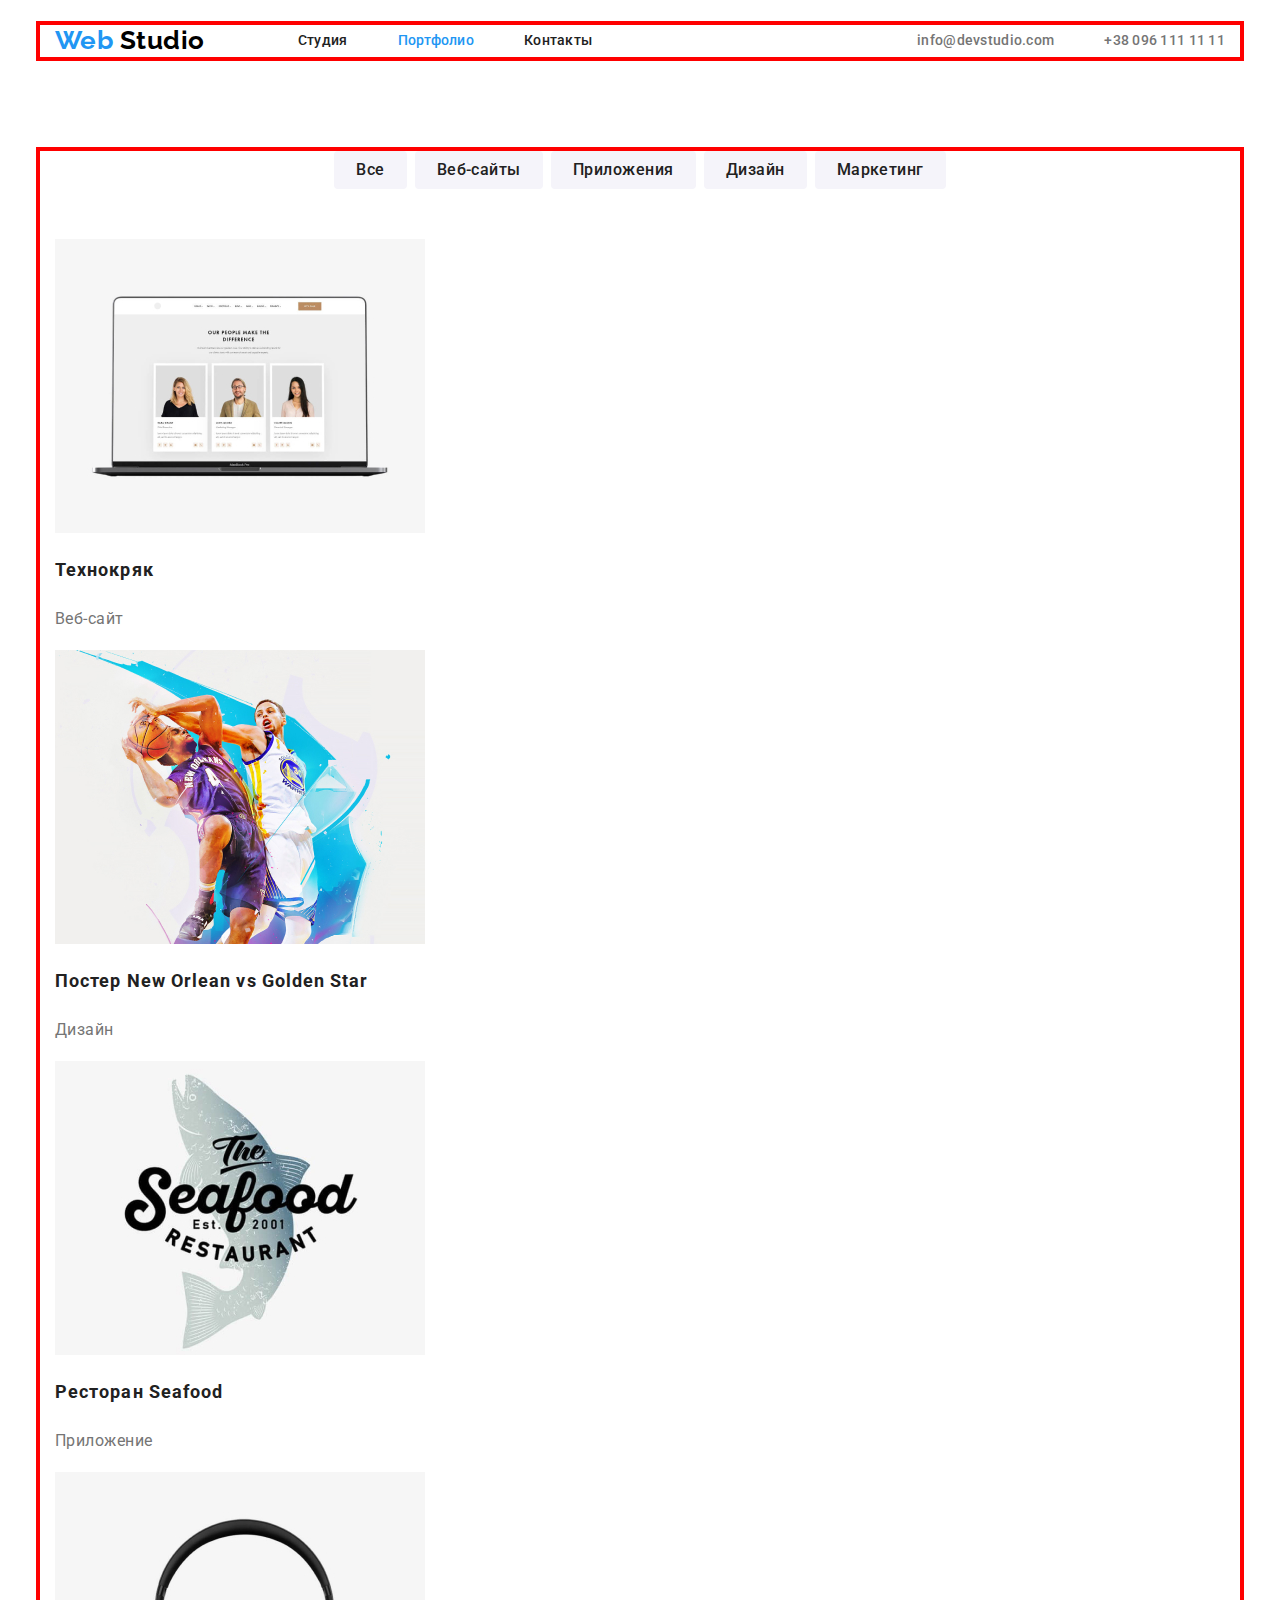
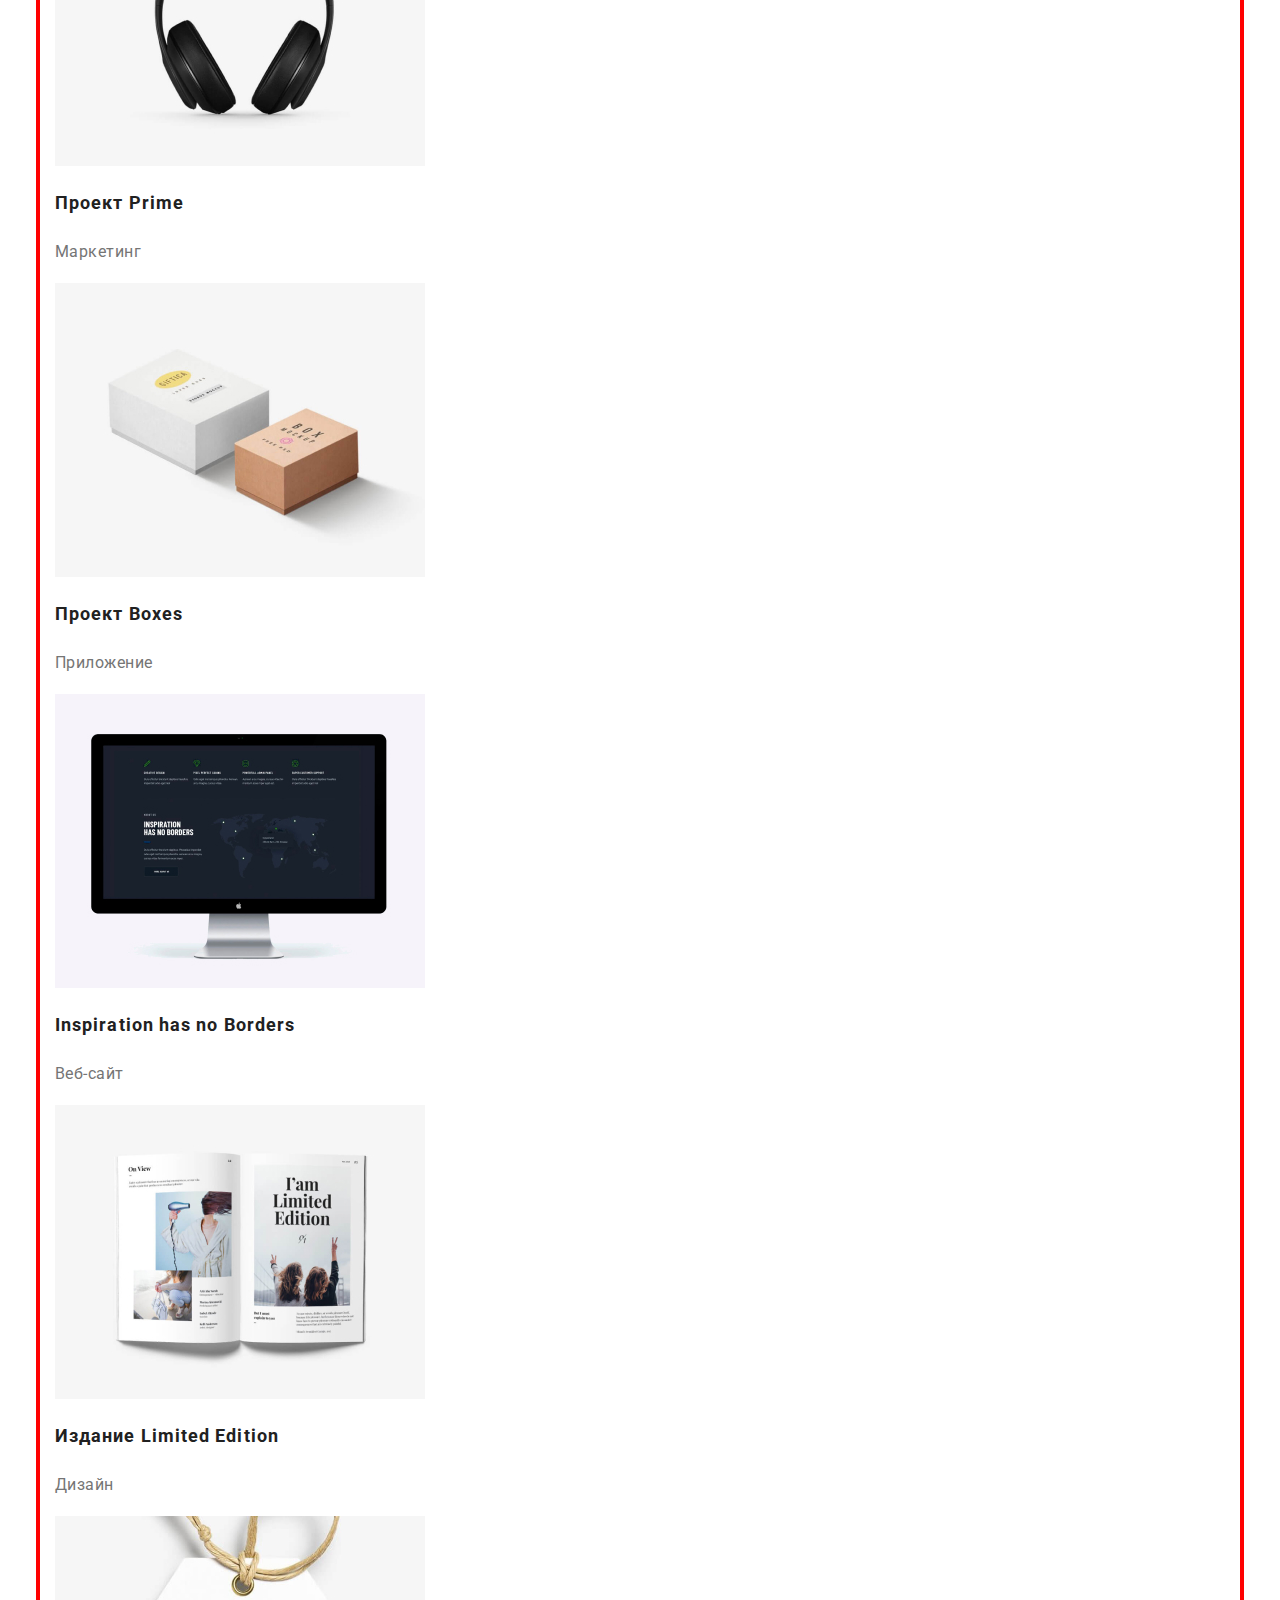
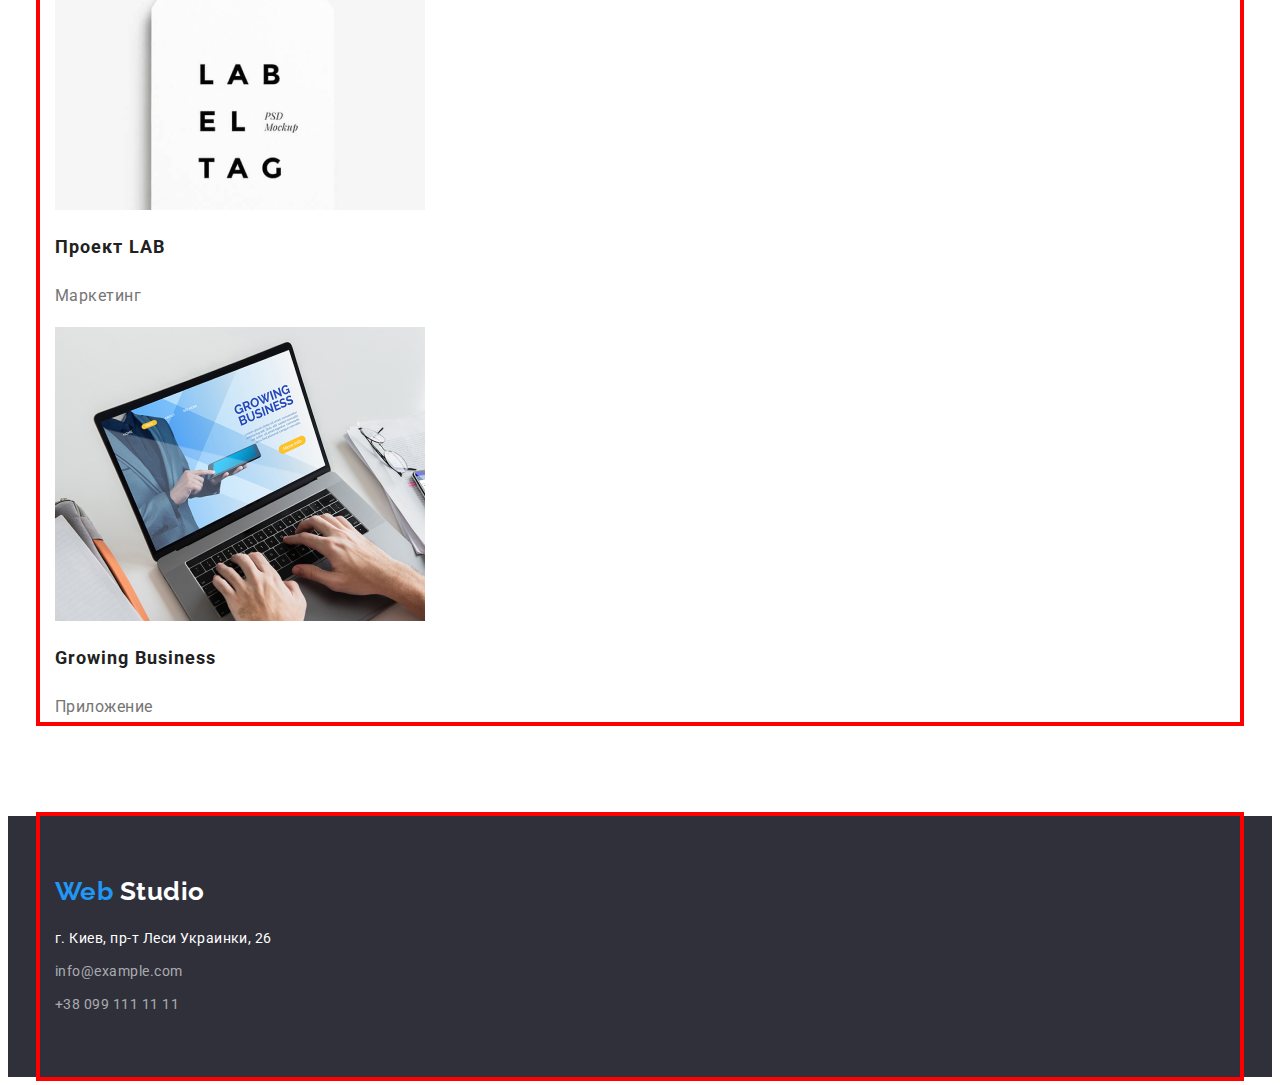
==== commit f683cd31: "Завершення роботи з фільтром" ====
--- a/portfolio.html
+++ b/portfolio.html
@@ -51,11 +51,11 @@
 				<h1 class="visually-hidden">Портфолио</h1>
 
 				<ul class="buttons list">
-					<li><button type="button" class="btn">Все</button></li>
-					<li><button type="button" class="btn">Веб-сайты</button></li>
-					<li><button type="button" class="btn">Приложения</button></li>
-					<li><button type="button" class="btn">Дизайн</button></li>
-					<li><button type="button" class="btn">Маркетинг</button></li>
+					<li class="btn-item"><button type="button" class="btn">Все</button></li>
+					<li class="btn-item"><button type="button" class="btn">Веб-сайты</button></li>
+					<li class="btn-item"><button type="button" class="btn">Приложения</button></li>
+					<li class="btn-item"><button type="button" class="btn">Дизайн</button></li>
+					<li class="btn-item"><button type="button" class="btn">Маркетинг</button></li>
 				</ul>
 
 				<!-- Галирея -->
--- a/CSS/styles.css
+++ b/CSS/styles.css
@@ -367,6 +367,10 @@
 	margin-bottom: 50px;
 }
 
+.buttons .btn-item:not(:last-child){
+	margin-right: 8px;
+}
+
 .buttons .btn {
 	border-radius: 4px;
 	padding: 6px 22px;
@@ -374,16 +378,12 @@
 
 	font-family: Roboto;
 	color: var(--title-color);
-	background-color: var(--primary-btn-bgc);
+    background-color: var(--primary-btn-bgc);
 	font-weight: 500;
 	font-size: 16px;
 	line-height: 1.62;
 	text-align: center;
 	letter-spacing: 0.03em;
-}
-
-.buttons .btn:not(:last-child) {
-	margin-right: 8px;
 }
 
 .buttons .btn:hover,
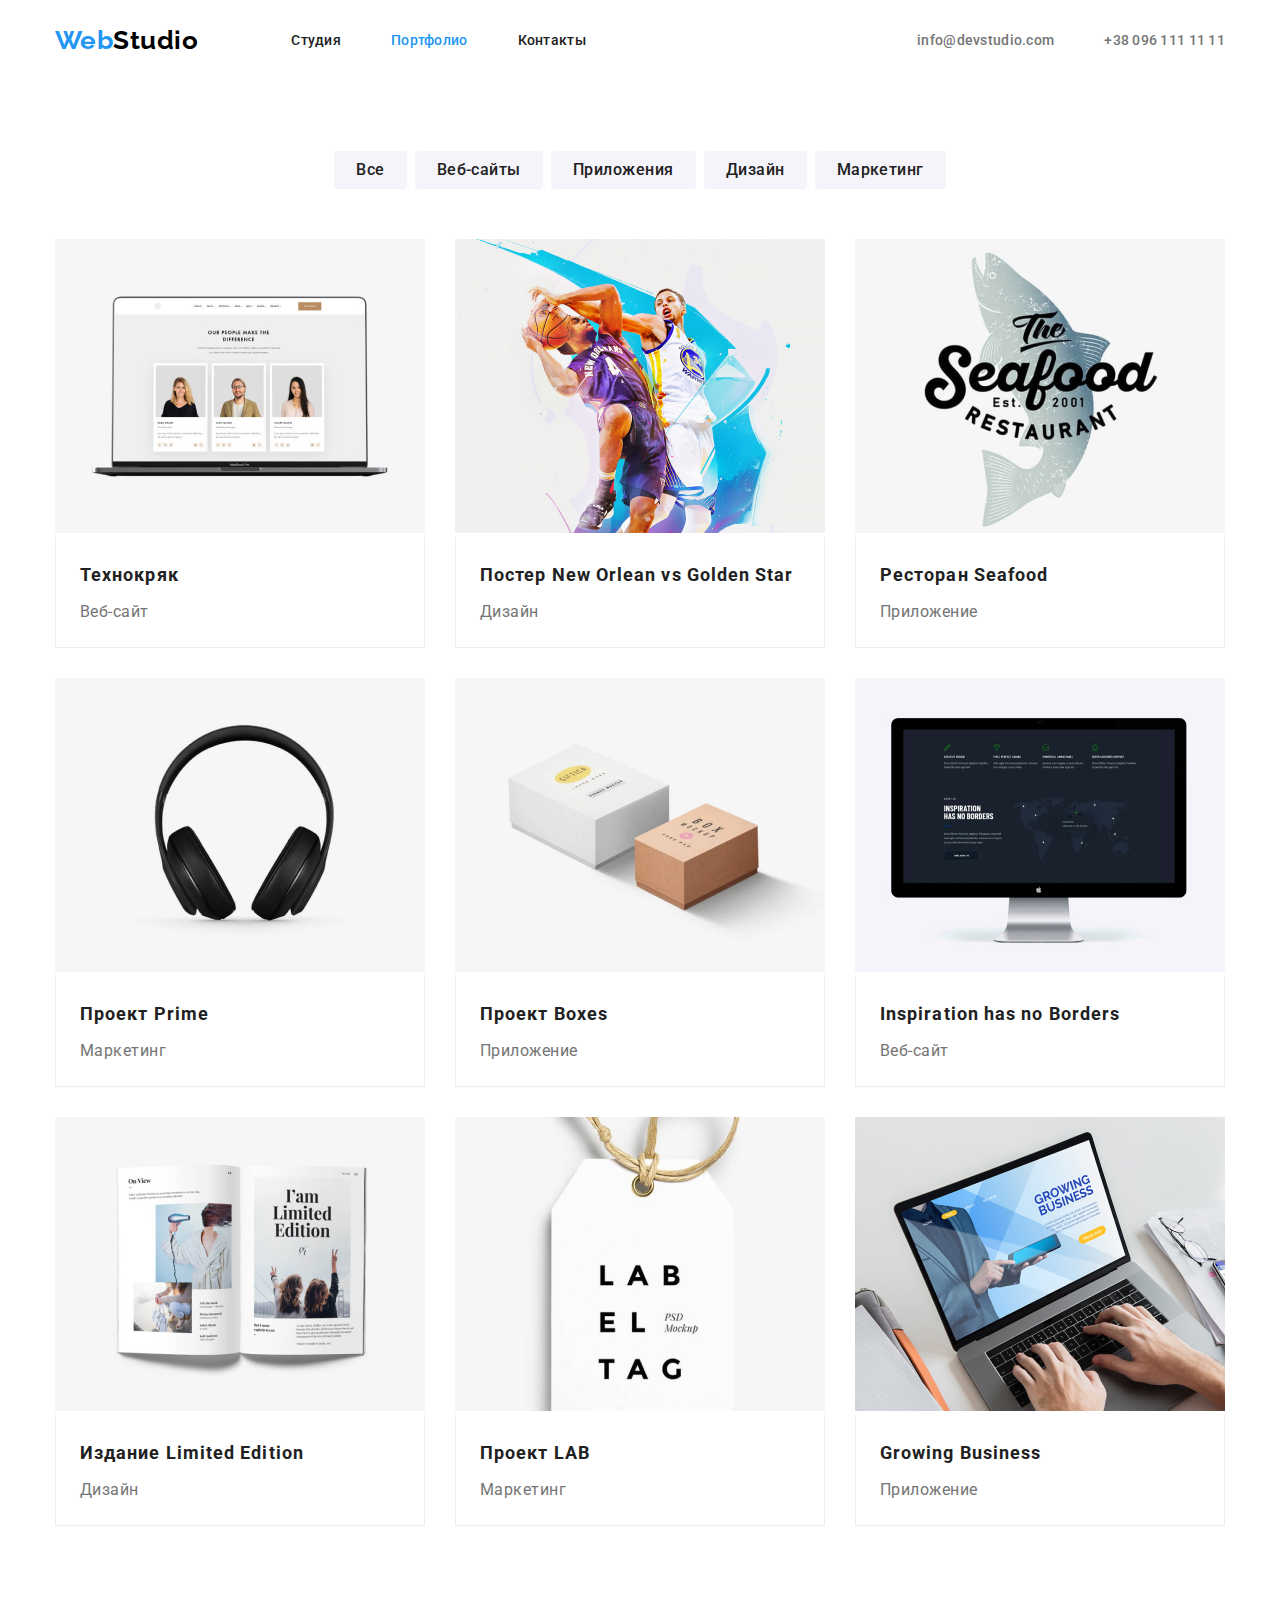
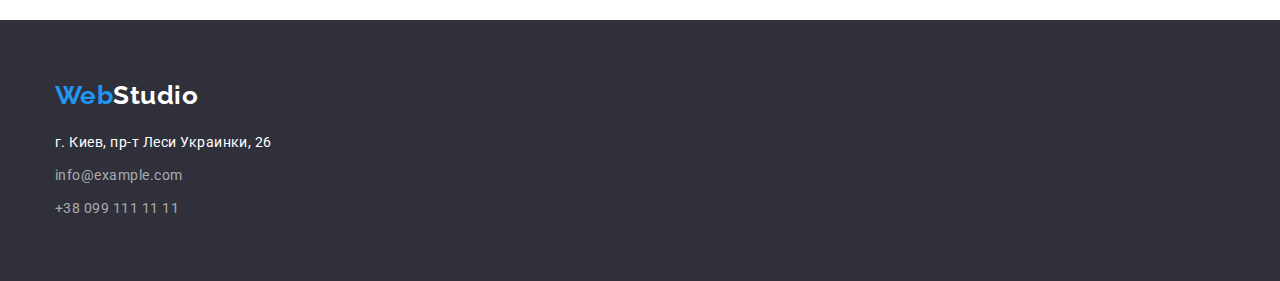
==== commit 09ce6098: "Завершення роботи з портфолію" ====
--- a/portfolio.html
+++ b/portfolio.html
@@ -1,162 +1,180 @@
 <!DOCTYPE html>
 <html lang="ru">
+	<head>
+		<meta charset="UTF-8" />
+		<meta http-equiv="X-UA-Compatible" content="IE=edge" />
+		<meta name="viewport" content="width=device-width, initial-scale=1.0" />
+		<title>Document</title>
+		<link rel="preconnect" href="https://fonts.googleapis.com" />
+		<link rel="preconnect" href="https://fonts.gstatic.com" crossorigin />
+		<link
+			href="https://fonts.googleapis.com/css2?family=Raleway:wght@700&family=Roboto:wght@400;500;700;900&display=swap"
+			rel="stylesheet"
+		/>
+		<link
+			rel="stylesheet"
+			href="https://cdnjs.cloudflare.com/ajax/libs/modern-normalize/1.1.0/modern-normalize.min.css"
+			integrity="sha512-wpPYUAdjBVSE4KJnH1VR1HeZfpl1ub8YT/NKx4PuQ5NmX2tKuGu6U/JRp5y+Y8XG2tV+wKQpNHVUX03MfMFn9Q=="
+			crossorigin="anonymous"
+			referrerpolicy="no-referrer"
+		/>
+		<link rel="stylesheet" href="./CSS/styles.css" />
+	</head>
 
-<head>
-	<meta charset="UTF-8" />
-	<meta http-equiv="X-UA-Compatible" content="IE=edge" />
-	<meta name="viewport" content="width=device-width, initial-scale=1.0" />
-	<title>Document</title>
-	<link rel="preconnect" href="https://fonts.googleapis.com" />
-	<link rel="preconnect" href="https://fonts.gstatic.com" crossorigin />
-	<link
-		href="https://fonts.googleapis.com/css2?family=Raleway:wght@700&family=Roboto:wght@400;500;700;900&display=swap"
-		rel="stylesheet" />
-	<link rel="stylesheet" href="https://cdnjs.cloudflare.com/ajax/libs/modern-normalize/1.1.0/modern-normalize.min.css"
-		integrity="sha512-wpPYUAdjBVSE4KJnH1VR1HeZfpl1ub8YT/NKx4PuQ5NmX2tKuGu6U/JRp5y+Y8XG2tV+wKQpNHVUX03MfMFn9Q=="
-		crossorigin="anonymous" referrerpolicy="no-referrer" />
-	<link rel="stylesheet" href="./CSS/styles.css" />
-</head>
+	<body>
+		<!-- Шапка сторінки -->
+		<header class="header">
+			<div class="container main-nav">
+				<nav class="nav">
+					<a href="https://rodvelles.github.io/goit-markup-hw-02/" lang="en" class="logo">
+						<span class="caption">Web</span>Studio</a>
+					<ul class="site-nav list">
+						<li class="item">
+							<a href="https://rodvelles.github.io/goit-markup-hw-02/" class="link">Студия</a>
+						</li>
+						<li class="item"><a href="./portfolio.html" class="link corrent">Портфолио</a></li>
+						<li class="item"><a href="" class="link">Контакты</a></li>
+					</ul>
+				</nav>
 
-<body>
-	<!-- Шапка сторінки -->
-	<header class="header">
-		<div class="container main-nav">
-			<nav class="nav">
-				<a href="https://rodvelles.github.io/goit-markup-hw-02/" lang="en" class="logo">
-					<span class="caption">Web</span>
-					Studio
-				</a>
-				<ul class="site-nav list">
-					<li class="item">
-						<a href="https://rodvelles.github.io/goit-markup-hw-02/" class="link">Студия</a>
-					</li>
-					<li class="item"><a href="./portfolio.html" class="link corrent">Портфолио</a></li>
-					<li class="item"><a href="" class="link">Контакты</a></li>
-				</ul>
-			</nav>
-
-			<ul class="more list">
-				<li class="item"><a href="mailto:info@devstudio.com" lang="en" class="more-link">info@devstudio.com</a>
-				</li>
-				<li class="item"><a href="tel:+380961111111" class="more-link">+38 096 111 11 11</a></li>
-			</ul>
-		</div>
-	</header>
-
-	<!-- Унікальний контент сторінки -->
-	<main>
-		<section> 
-			<div class="container section-box">
-				<!-- Фільтир сторінки -->
-				<h1 class="visually-hidden">Портфолио</h1>
-
-				<ul class="buttons list">
-					<li class="btn-item"><button type="button" class="btn">Все</button></li>
-					<li class="btn-item"><button type="button" class="btn">Веб-сайты</button></li>
-					<li class="btn-item"><button type="button" class="btn">Приложения</button></li>
-					<li class="btn-item"><button type="button" class="btn">Дизайн</button></li>
-					<li class="btn-item"><button type="button" class="btn">Маркетинг</button></li>
-				</ul>
-
-				<!-- Галирея -->
-				<ul class="items list">
-					<li>
-						<a href="" class="link-content">
-							<img src="./images/portfolio1.jpg" alt="Люди в ноутбуке" width="370" />
-							<h2 class="subject">Технокряк</h2>
-							<p class="subject-text">Веб-сайт</p>
-						</a>
-					</li>
-					<li>
-						<a href="" class="link-content">
-							<img src="./images/portfolio2.jpg" alt="Люди играют в баскетбл" width="370" />
-							<h2 class="subject">Постер New Orlean vs Golden Star</h2>
-							<p class="subject-text">Дизайн</p>
-						</a>
-					</li>
-					<li>
-						<a href="" class="link-content">
-							<img src="./images/portfolio3.jpg" alt="Логотип ресторана" width="370" />
-							<h2 class="subject">Ресторан Seafood</h2>
-							<p class="subject-text">Приложение</p>
-						</a>
-					</li>
-					<li>
-						<a href="" class="link-content">
-							<img src="./images/portfolio4.jpg" alt="Наушники" width="370" />
-							<h2 class="subject">Проект Prime</h2>
-							<p class="subject-text">Маркетинг</p>
-						</a>
-					</li>
-					<li>
-						<a href="" class="link-content">
-							<img src="./images/portfolio5.jpg" alt="Две коробки" width="370" />
-							<h2 class="subject">Проект Boxes</h2>
-							<p class="subject-text">Приложение</p>
-						</a>
-					</li>
-					<li>
-						<a href="" class="link-content">
-							<img src="./images/portfolio6.jpg" alt="Монитор от компьютера" width="370" />
-							<h2 class="subject">Inspiration has no Borders</h2>
-							<p class="subject-text">Веб-сайт</p>
-						</a>
-					</li>
-					<li>
-						<a href="" class="link-content">
-							<img src="./images/portfolio7.jpg" alt="Газета" width="370" />
-							<h2 class="subject">Издание Limited Edition</h2>
-							<p class="subject-text">Дизайн</p>
-						</a>
-					</li>
-					<li>
-						<a href="" class="link-content">
-							<img src="./images/portfolio8.jpg" alt="Этикетка" width="370" />
-							<h2 class="subject">Проект LAB</h2>
-							<p class="subject-text">Маркетинг</p>
-						</a>
-					</li>
-					<li>
-						<a href="" class="link-content">
-							<img src="./images/portfolio9.jpg" alt="Работа за ноутбуком" width="370" />
-							<h2 class="subject">Growing Business</h2>
-							<p class="subject-text">Приложение</p>
-						</a>
-					</li>
+				<ul class="more list">
+					<li class="item"><a href="mailto:info@devstudio.com" lang="en" class="more-link">info@devstudio.com</a></li>
+					<li class="item"><a href="tel:+380961111111" class="more-link">+38 096 111 11 11</a></li>
 				</ul>
 			</div>
+		</header>
 
+		<!-- Унікальний контент сторінки -->
+		<main>
+			<section>
+				<div class="container section-box">
+					<!-- Фільтир сторінки -->
+					<h1 class="visually-hidden">Портфолио</h1>
 
-		</section>
-	</main>
+					<ul class="buttons list">
+						<li class="btn-item"><button type="button" class="btn">Все</button></li>
+						<li class="btn-item"><button type="button" class="btn">Веб-сайты</button></li>
+						<li class="btn-item"><button type="button" class="btn">Приложения</button></li>
+						<li class="btn-item"><button type="button" class="btn">Дизайн</button></li>
+						<li class="btn-item"><button type="button" class="btn">Маркетинг</button></li>
+					</ul>
 
-	<!-- Нижні дані футера -->
-	<footer class="footer">
-		<div class="container footer-nav">
-			<div>
-				<a href="https://rodvelles.github.io/goit-markup-hw-02/" lang="en" class="logo slogan">
-					<span class="caption">Web</span>
-					Studio
-				</a>
-				<address class="address">
-					<ul class="footer-adres list">
-						<li class="link-addres">
-							<a href="https://goo.gl/maps/L85GYHgYwXiJg4kZ8" target="_blank" rel="noreferrer noopener"
-								class="address-map">
-								г. Киев, пр-т Леси Украинки, 26
+					<!-- Галирея -->
+					<ul class="items list">
+						<li class="item-features">
+							<a href="" class="link-content">
+								<img src="./images/portfolio1.jpg" alt="Люди в ноутбуке" width="370" />
+								<div class="feactures-content">
+									<h2 class="subject">Технокряк</h2>
+									<p class="subject-text">Веб-сайт</p>
+								</div>
 							</a>
 						</li>
-						<li class="link-addres">
-							<a href="mailto:info@example.com" class="address-link">info@example.com</a>
+						<li class="item-features">
+							<a href="" class="link-content">
+								<img src="./images/portfolio2.jpg" alt="Люди играют в баскетбл" width="370" />
+								<div class="feactures-content">
+									<h2 class="subject">Постер New Orlean vs Golden Star</h2>
+									<p class="subject-text">Дизайн</p>
+								</div>
+							</a>
 						</li>
-						<li class="link-addres">
-							<a href="tel:+380991111111" class="address-link">+38 099 111 11 11</a>
+						<li class="item-features">
+							<a href="" class="link-content">
+								<img src="./images/portfolio3.jpg" alt="Логотип ресторана" width="370" />
+								<div class="feactures-content">
+									<h2 class="subject">Ресторан Seafood</h2>
+									<p class="subject-text">Приложение</p>
+								</div>
+							</a>
+						</li>
+						<li class="item-features">
+							<a href="" class="link-content">
+								<img src="./images/portfolio4.jpg" alt="Наушники" width="370" />
+								<div class="feactures-content">
+									<h2 class="subject">Проект Prime</h2>
+									<p class="subject-text">Маркетинг</p>
+								</div>
+							</a>
+						</li>
+						<li class="item-features">
+							<a href="" class="link-content">
+								<img src="./images/portfolio5.jpg" alt="Две коробки" width="370" />
+								<div class="feactures-content">
+									<h2 class="subject">Проект Boxes</h2>
+									<p class="subject-text">Приложение</p>
+								</div>
+							</a>
+						</li>
+						<li class="item-features">
+							<a href="" class="link-content">
+								<img src="./images/portfolio6.jpg" alt="Монитор от компьютера" width="370" />
+								<div class="feactures-content">
+									<h2 class="subject">Inspiration has no Borders</h2>
+									<p class="subject-text">Веб-сайт</p>
+								</div>
+							</a>
+						</li>
+						<li class="item-features">
+							<a href="" class="link-content">
+								<img src="./images/portfolio7.jpg" alt="Газета" width="370" />
+								<div class="feactures-content">
+									<h2 class="subject">Издание Limited Edition</h2>
+									<p class="subject-text">Дизайн</p>
+								</div>
+							</a>
+						</li>
+						<li class="item-features">
+							<a href="" class="link-content">
+								<img src="./images/portfolio8.jpg" alt="Этикетка" width="370" />
+								<div class="feactures-content">
+									<h2 class="subject">Проект LAB</h2>
+									<p class="subject-text">Маркетинг</p>
+								</div>
+							</a>
+						</li>
+						<li class="item-features">
+							<a href="" class="link-content">
+								<img src="./images/portfolio9.jpg" alt="Работа за ноутбуком" width="370" />
+								<div class="feactures-content">
+									<h2 class="subject">Growing Business</h2>
+									<p class="subject-text">Приложение</p>
+								</div>
+							</a>
 						</li>
 					</ul>
-				</address>
+				</div>
+			</section>
+		</main>
+
+		<!-- Нижні дані футера -->
+		<footer class="footer">
+			<div class="container footer-nav">
+				<div>
+					<a href="https://rodvelles.github.io/goit-markup-hw-02/" lang="en" class="logo slogan">
+						<span class="caption">Web</span>Studio</a>
+					<address class="address">
+						<ul class="footer-adres list">
+							<li class="link-addres">
+								<a
+									href="https://goo.gl/maps/L85GYHgYwXiJg4kZ8"
+									target="_blank"
+									rel="noreferrer noopener"
+									class="address-map"
+								>
+									г. Киев, пр-т Леси Украинки, 26
+								</a>
+							</li>
+							<li class="link-addres">
+								<a href="mailto:info@example.com" class="address-link">info@example.com</a>
+							</li>
+							<li class="link-addres">
+								<a href="tel:+380991111111" class="address-link">+38 099 111 11 11</a>
+							</li>
+						</ul>
+					</address>
+				</div>
 			</div>
-		</div>
-	</footer>
-</body>
-
-</html>+		</footer>
+	</body>
+</html>
--- a/CSS/styles.css
+++ b/CSS/styles.css
@@ -22,14 +22,15 @@
 
 /* Утиліти */
 html {
-  box-sizing: border-box;
+	box-sizing: border-box;
 }
 *,
 *::before,
 *::after {
-  box-sizing: inherit;
-}
-
+	box-sizing: inherit;
+	padding: 0;
+	margin: 0;
+}
 
 :root {
 	--primary-text-color: #757575;
@@ -67,16 +68,13 @@
 	width: 1200px;
 	padding-right: 15px;
 	padding-left: 15px;
-	outline: 4px solid red;
 }
 /* Позиціювання шапки */
 .nav {
-    display: flex;
-}
-
+	display: flex;
+}
 
 .logo {
-
 	color: #000000;
 	font-family: Raleway, sans-seri;
 	font-weight: 700;
@@ -106,7 +104,6 @@
 .site-nav .item:not(:last-child) {
 	margin-right: 50px;
 }
-
 
 .site-nav .link {
 	display: block;
@@ -269,10 +266,9 @@
 	padding-top: 0;
 }
 
-
 /* Члени команди */
 .section .section-name {
-    margin-top: 30px;
+	margin-top: 30px;
 	margin-bottom: 10px;
 
 	font-weight: 500;
@@ -298,7 +294,7 @@
 	background-color: #2f303a;
 }
 
-.footer-nav{
+.footer-nav {
 	display: flex;
 	padding-top: 60px;
 	padding-bottom: 60px;
@@ -341,16 +337,16 @@
 
 /* Портфоліо */
 .visually-hidden {
-    position: absolute;
-    width: 1px;
-    height: 1px;
-    margin: -1px;
-    border: 0;
-    padding: 0;
-    white-space: nowrap;
-    clip-path: inset(100%);
-    clip: rect(0 0 0 0);
-    overflow: hidden;
+	position: absolute;
+	width: 1px;
+	height: 1px;
+	margin: -1px;
+	border: 0;
+	padding: 0;
+	white-space: nowrap;
+	clip-path: inset(100%);
+	clip: rect(0 0 0 0);
+	overflow: hidden;
 }
 
 .section-box {
@@ -367,7 +363,7 @@
 	margin-bottom: 50px;
 }
 
-.buttons .btn-item:not(:last-child){
+.buttons .btn-item:not(:last-child) {
 	margin-right: 8px;
 }
 
@@ -378,7 +374,7 @@
 
 	font-family: Roboto;
 	color: var(--title-color);
-    background-color: var(--primary-btn-bgc);
+	background-color: var(--primary-btn-bgc);
 	font-weight: 500;
 	font-size: 16px;
 	line-height: 1.62;
@@ -393,11 +389,35 @@
 }
 
 /* Список проектів */
+.items {
+	display: flex;
+	flex-wrap: wrap;
+	justify-content: center;
+}
+
+.items .item-features:not(:nth-child(n + 7)) {
+	margin-bottom: 30px;
+}
+
+.items .item-features:not(:nth-child(3n)) {
+	margin-right: 30px;
+}
+
 .link-content {
 	text-decoration: none;
 }
 
+.feactures-content {
+	padding: 20px 24px;
+	border: 1px solid #eeeeee;
+	border-top: none;
+	background-color: #ffffff;
+}
+
 .items .subject {
+	margin-bottom: 4px;
+	text-align: start;
+	
 	color: var(--title-color);
 	font-weight: 700;
 	font-size: 18px;
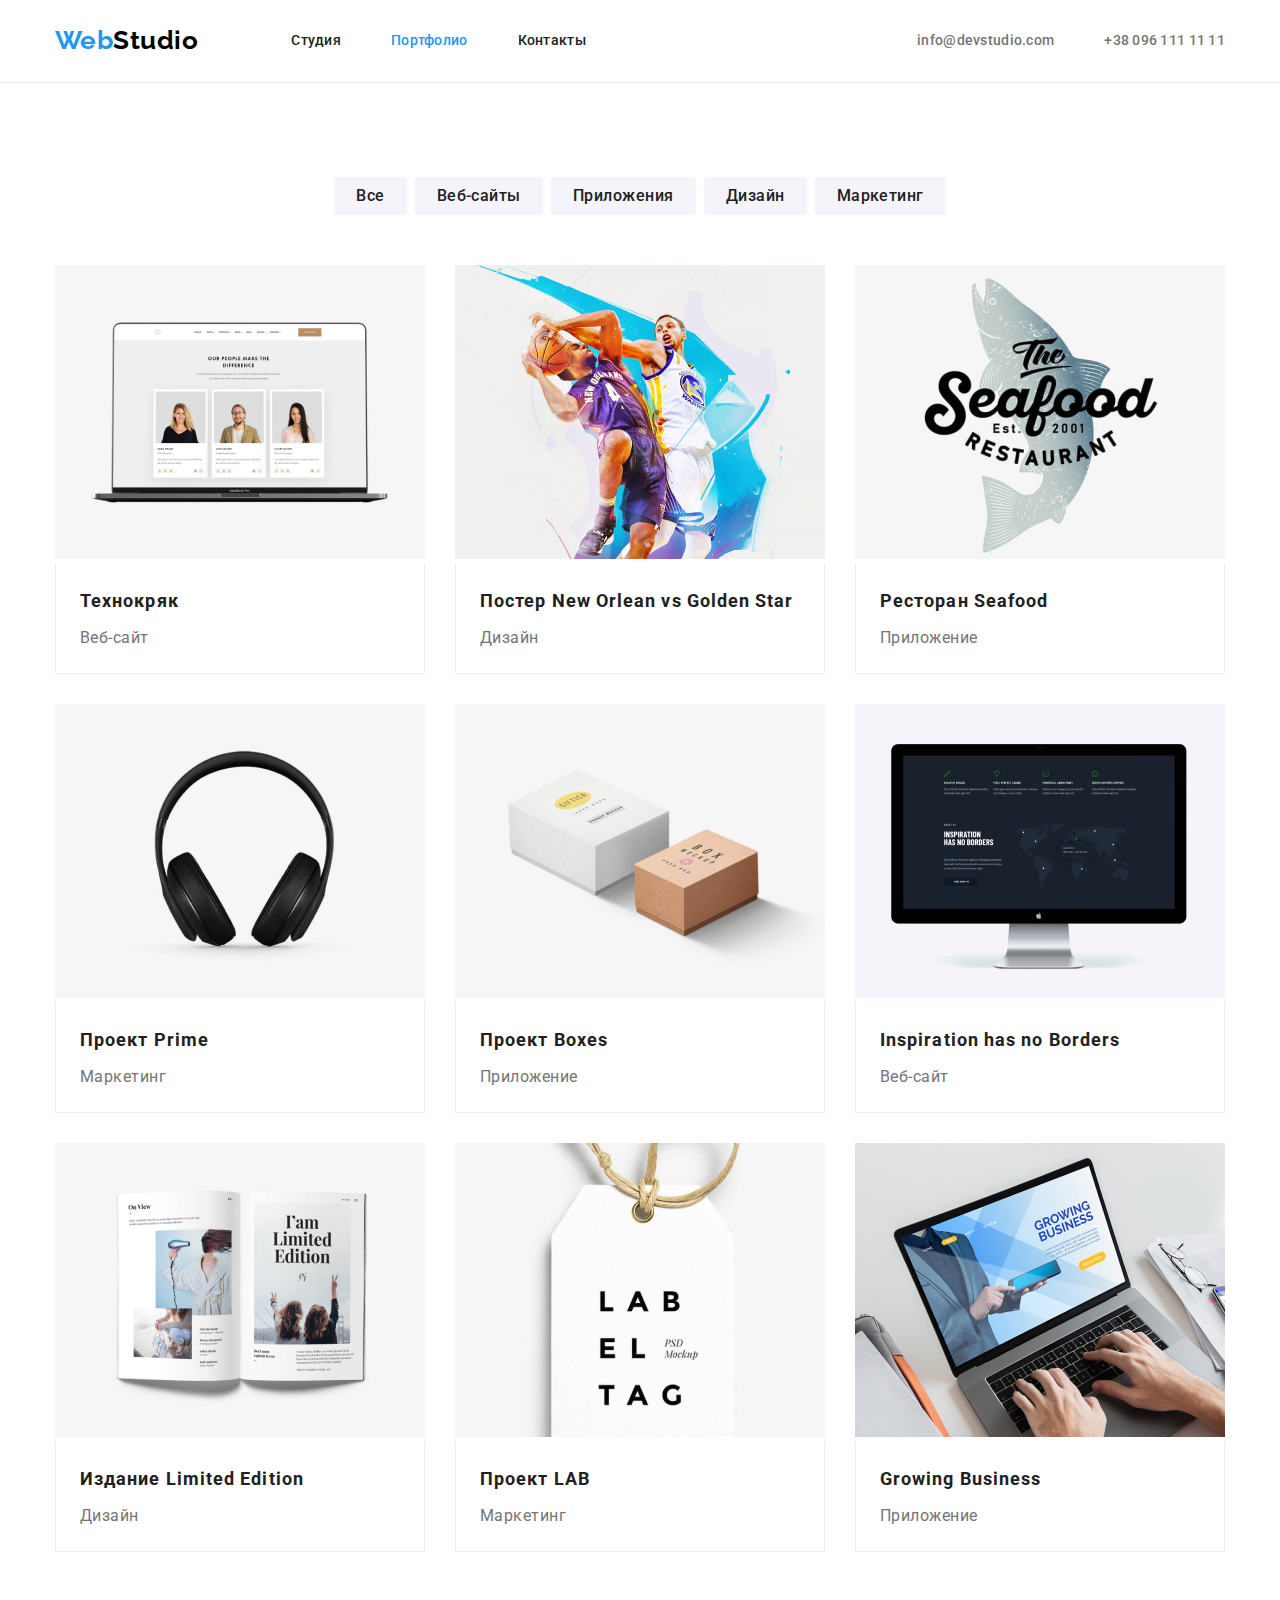
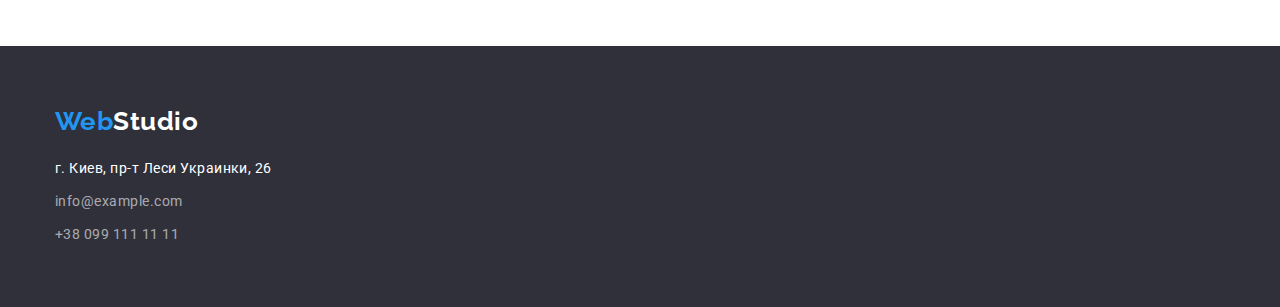
==== commit 340edb6f: "Виправлення помилок в третій домашні" ====
--- a/portfolio.html
+++ b/portfolio.html
@@ -4,7 +4,7 @@
 		<meta charset="UTF-8" />
 		<meta http-equiv="X-UA-Compatible" content="IE=edge" />
 		<meta name="viewport" content="width=device-width, initial-scale=1.0" />
-		<title>Document</title>
+		<title>Portfolio</title>
 		<link rel="preconnect" href="https://fonts.googleapis.com" />
 		<link rel="preconnect" href="https://fonts.gstatic.com" crossorigin />
 		<link
@@ -26,11 +26,11 @@
 		<header class="header">
 			<div class="container main-nav">
 				<nav class="nav">
-					<a href="https://rodvelles.github.io/goit-markup-hw-02/" lang="en" class="logo">
+					<a href="https://rodvelles.github.io/goit-markup-hw-03/" lang="en" class="logo">
 						<span class="caption">Web</span>Studio</a>
 					<ul class="site-nav list">
 						<li class="item">
-							<a href="https://rodvelles.github.io/goit-markup-hw-02/" class="link">Студия</a>
+							<a href="https://rodvelles.github.io/goit-markup-hw-03/" class="link">Студия</a>
 						</li>
 						<li class="item"><a href="./portfolio.html" class="link corrent">Портфолио</a></li>
 						<li class="item"><a href="" class="link">Контакты</a></li>
@@ -46,7 +46,7 @@
 
 		<!-- Унікальний контент сторінки -->
 		<main>
-			<section>
+			<section class="section">
 				<div class="container section-box">
 					<!-- Фільтир сторінки -->
 					<h1 class="visually-hidden">Портфолио</h1>
@@ -151,7 +151,7 @@
 		<footer class="footer">
 			<div class="container footer-nav">
 				<div>
-					<a href="https://rodvelles.github.io/goit-markup-hw-02/" lang="en" class="logo slogan">
+					<a href="https://rodvelles.github.io/goit-markup-hw-03/" lang="en" class="logo slogan">
 						<span class="caption">Web</span>Studio</a>
 					<address class="address">
 						<ul class="footer-adres list">
--- a/CSS/styles.css
+++ b/CSS/styles.css
@@ -58,8 +58,9 @@
 
 /* Оформлення шапки */
 .header {
-	margin-top: 25px;
-	margin-bottom: 25px;
+	padding-top: 25px;
+	padding-bottom: 25px;
+	border-bottom: 1px solid #ECECEC;
 }
 
 .container {
@@ -266,9 +267,13 @@
 	padding-top: 0;
 }
 
+.text-container {
+	padding-top: 30px;
+	padding-bottom: 30px;
+}
+
 /* Члени команди */
 .section .section-name {
-	margin-top: 30px;
 	margin-bottom: 10px;
 
 	font-weight: 500;
@@ -280,7 +285,7 @@
 .section .profession {
 	margin-top: 0;
 	margin-bottom: 0;
-	padding-bottom: 30px;
+
 
 	color: #757575;
 	font-weight: 400;
@@ -292,12 +297,12 @@
 /* Футер */
 .footer {
 	background-color: #2f303a;
+	padding-top: 60px;
+	padding-bottom: 60px; 
 }
 
 .footer-nav {
 	display: flex;
-	padding-top: 60px;
-	padding-bottom: 60px;
 }
 
 .logo.slogan {
@@ -349,11 +354,6 @@
 	overflow: hidden;
 }
 
-.section-box {
-	margin-top: 94px;
-	margin-bottom: 94px;
-}
-
 /* Фільтир */
 
 .buttons {
